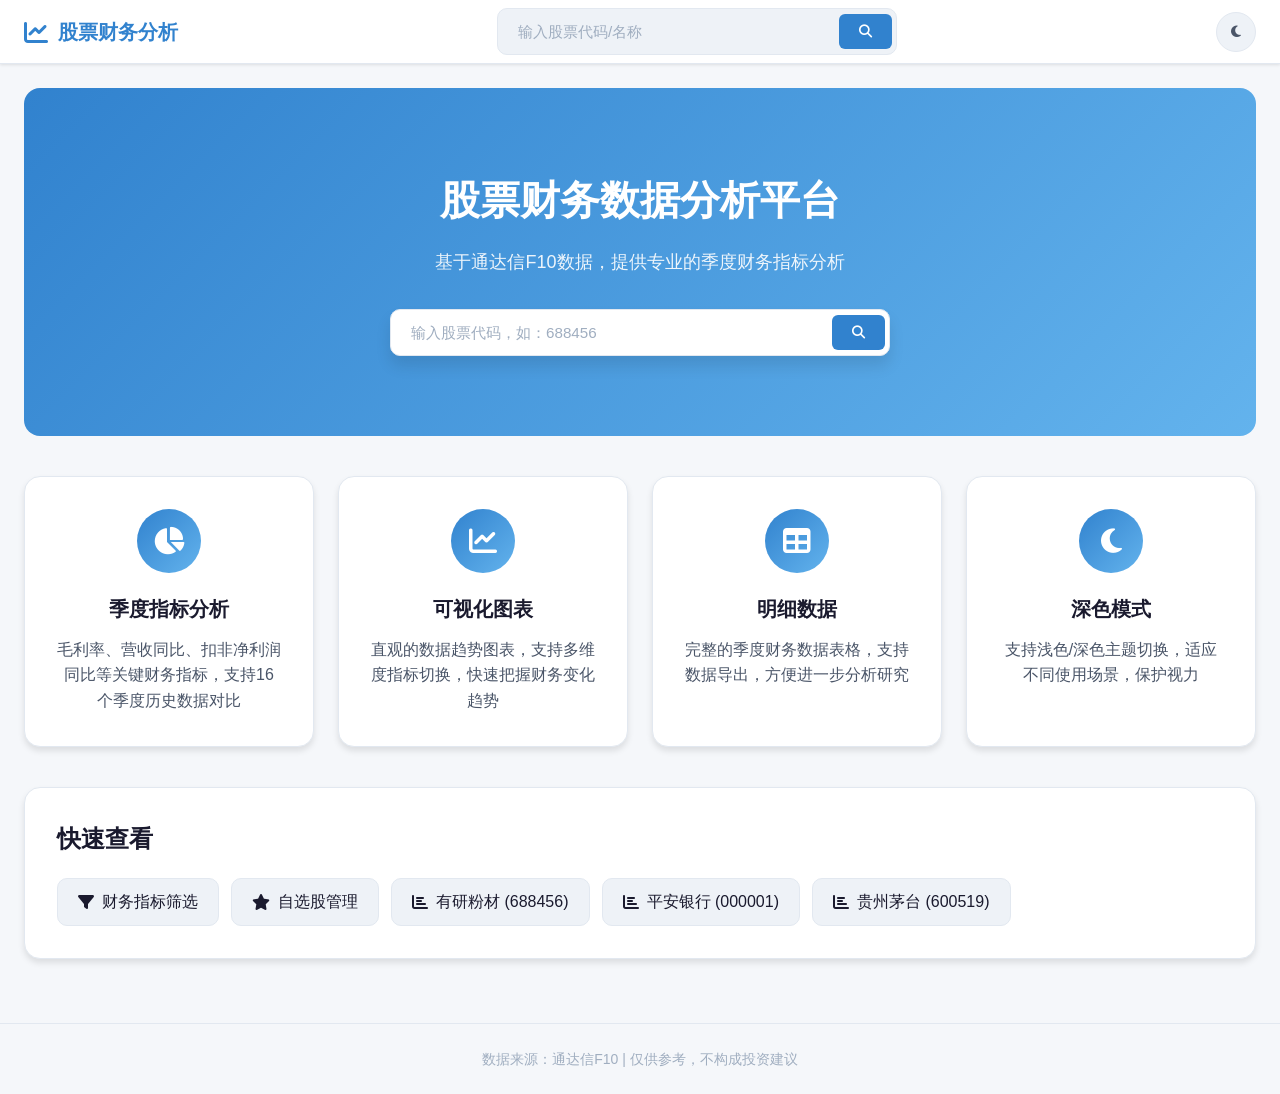
==== web/index.html @ 87d9a917 "初始化tdx-finance代码工程" ====
<!DOCTYPE html>
<html lang="zh-CN" data-theme="light">
<head>
    <meta charset="UTF-8">
    <meta name="viewport" content="width=device-width, initial-scale=1.0">
    <title>股票财务分析系统</title>
    <link rel="stylesheet" href="css/style.css">
    <link rel="stylesheet" href="https://cdnjs.cloudflare.com/ajax/libs/font-awesome/6.4.0/css/all.min.css">
    <style>
        /* 首页特定样式 */
        .hero-section {
            text-align: center;
            padding: 80px 24px;
            background: linear-gradient(135deg, var(--accent-primary) 0%, var(--accent-secondary) 100%);
            color: white;
            border-radius: var(--radius-lg);
            margin-bottom: 40px;
        }

        .hero-section h1 {
            font-size: 2.5rem;
            margin-bottom: 16px;
        }

        .hero-section p {
            font-size: 1.125rem;
            opacity: 0.9;
            margin-bottom: 32px;
        }

        .hero-search {
            max-width: 500px;
            margin: 0 auto;
        }

        .hero-search .search-box {
            background: white;
            box-shadow: var(--shadow-lg);
        }

        .hero-search .search-box input {
            color: #333;
        }

        .features-section {
            display: grid;
            grid-template-columns: repeat(auto-fit, minmax(280px, 1fr));
            gap: 24px;
            margin-bottom: 40px;
        }

        .feature-card {
            background-color: var(--bg-card);
            border-radius: var(--radius-lg);
            padding: 32px;
            text-align: center;
            box-shadow: var(--shadow-md);
            border: 1px solid var(--border-color);
            transition: var(--transition);
        }

        .feature-card:hover {
            transform: translateY(-4px);
            box-shadow: var(--shadow-lg);
        }

        .feature-icon {
            width: 64px;
            height: 64px;
            background: linear-gradient(135deg, var(--accent-primary) 0%, var(--accent-secondary) 100%);
            border-radius: 50%;
            display: flex;
            align-items: center;
            justify-content: center;
            margin: 0 auto 20px;
            color: white;
            font-size: 1.75rem;
        }

        .feature-card h3 {
            font-size: 1.25rem;
            margin-bottom: 12px;
            color: var(--text-primary);
        }

        .feature-card p {
            color: var(--text-secondary);
            line-height: 1.6;
        }

        .quick-links {
            background-color: var(--bg-card);
            border-radius: var(--radius-lg);
            padding: 32px;
            box-shadow: var(--shadow-md);
            border: 1px solid var(--border-color);
        }

        .quick-links h2 {
            margin-bottom: 20px;
            color: var(--text-primary);
        }

        .stock-links {
            display: flex;
            flex-wrap: wrap;
            gap: 12px;
        }

        .stock-link {
            display: inline-flex;
            align-items: center;
            gap: 8px;
            padding: 10px 20px;
            background-color: var(--bg-tertiary);
            color: var(--text-primary);
            text-decoration: none;
            border-radius: var(--radius-md);
            transition: var(--transition);
            border: 1px solid var(--border-color);
        }

        .stock-link:hover {
            background-color: var(--accent-primary);
            color: white;
            border-color: var(--accent-primary);
        }
    </style>
</head>
<body>
    <!-- 顶部导航栏 -->
    <header class="header">
        <div class="header-left">
            <a href="/" class="logo">
                <i class="fas fa-chart-line"></i>
                <span>股票财务分析</span>
            </a>
        </div>
        <div class="header-center">
            <div class="search-box">
                <input type="text" id="stockSearch" placeholder="输入股票代码/名称">
                <button onclick="searchStock()">
                    <i class="fas fa-search"></i>
                </button>
            </div>
        </div>
        <div class="header-right">
            <button class="theme-toggle" onclick="toggleTheme()" title="切换主题">
                <i class="fas fa-moon" id="themeIcon"></i>
            </button>
        </div>
    </header>

    <!-- 主内容区 -->
    <main class="main-content">
        <!-- Hero区域 -->
        <section class="hero-section">
            <h1>股票财务数据分析平台</h1>
            <p>基于通达信F10数据，提供专业的季度财务指标分析</p>
            <div class="hero-search">
                <div class="search-box">
                    <input type="text" id="heroSearch" placeholder="输入股票代码，如：688456">
                    <button onclick="searchFromHero()">
                        <i class="fas fa-search"></i>
                    </button>
                </div>
            </div>
        </section>

        <!-- 功能特性 -->
        <section class="features-section">
            <div class="feature-card">
                <div class="feature-icon">
                    <i class="fas fa-chart-pie"></i>
                </div>
                <h3>季度指标分析</h3>
                <p>毛利率、营收同比、扣非净利润同比等关键财务指标，支持16个季度历史数据对比</p>
            </div>
            <div class="feature-card">
                <div class="feature-icon">
                    <i class="fas fa-chart-line"></i>
                </div>
                <h3>可视化图表</h3>
                <p>直观的数据趋势图表，支持多维度指标切换，快速把握财务变化趋势</p>
            </div>
            <div class="feature-card">
                <div class="feature-icon">
                    <i class="fas fa-table"></i>
                </div>
                <h3>明细数据</h3>
                <p>完整的季度财务数据表格，支持数据导出，方便进一步分析研究</p>
            </div>
            <div class="feature-card">
                <div class="feature-icon">
                    <i class="fas fa-moon"></i>
                </div>
                <h3>深色模式</h3>
                <p>支持浅色/深色主题切换，适应不同使用场景，保护视力</p>
            </div>
        </section>

        <!-- 快速链接 -->
        <section class="quick-links">
            <h2>快速查看</h2>
            <div class="stock-links">
                <a href="stock_filter.html" class="stock-link">
                    <i class="fas fa-filter"></i>
                    财务指标筛选
                </a>
                <a href="my_stocks.html" class="stock-link">
                    <i class="fas fa-star"></i>
                    自选股管理
                </a>
                <a href="stock_detail.html?code=688456" class="stock-link">
                    <i class="fas fa-chart-bar"></i>
                    有研粉材 (688456)
                </a>
                <a href="stock_detail.html?code=000001" class="stock-link">
                    <i class="fas fa-chart-bar"></i>
                    平安银行 (000001)
                </a>
                <a href="stock_detail.html?code=600519" class="stock-link">
                    <i class="fas fa-chart-bar"></i>
                    贵州茅台 (600519)
                </a>
            </div>
        </section>
    </main>

    <!-- 页脚 -->
    <footer class="footer">
        <p>数据来源：通达信F10 | 仅供参考，不构成投资建议</p>
    </footer>

    <script>
        // 加载主题
        function loadTheme() {
            const savedTheme = localStorage.getItem('theme') || 'light';
            document.documentElement.setAttribute('data-theme', savedTheme);
            updateThemeIcon(savedTheme);
        }

        // 切换主题
        function toggleTheme() {
            const currentTheme = document.documentElement.getAttribute('data-theme');
            const newTheme = currentTheme === 'light' ? 'dark' : 'light';
            document.documentElement.setAttribute('data-theme', newTheme);
            localStorage.setItem('theme', newTheme);
            updateThemeIcon(newTheme);
        }

        // 更新主题图标
        function updateThemeIcon(theme) {
            const icon = document.getElementById('themeIcon');
            icon.className = theme === 'dark' ? 'fas fa-sun' : 'fas fa-moon';
        }

        // 搜索股票
        function searchStock() {
            const input = document.getElementById('stockSearch');
            const code = input.value.trim();
            if (code) {
                window.location.href = `stock_detail.html?code=${code}`;
            }
        }

        // 从Hero区域搜索
        function searchFromHero() {
            const input = document.getElementById('heroSearch');
            const code = input.value.trim();
            if (code) {
                window.location.href = `stock_detail.html?code=${code}`;
            }
        }

        // 绑定回车事件
        document.addEventListener('DOMContentLoaded', function() {
            loadTheme();
            
            document.getElementById('stockSearch').addEventListener('keypress', function(e) {
                if (e.key === 'Enter') searchStock();
            });
            
            document.getElementById('heroSearch').addEventListener('keypress', function(e) {
                if (e.key === 'Enter') searchFromHero();
            });
        });
    </script>
</body>
</html>
---- web/css/style.css ----
/* ============================================
   股票财务分析系统 - 样式表
   支持浅色/深色主题切换
   ============================================ */

/* CSS变量定义 */
:root {
    /* 浅色主题（默认） */
    --bg-primary: #ffffff;
    --bg-secondary: #f5f7fa;
    --bg-tertiary: #eef2f7;
    --bg-card: #ffffff;
    --bg-hover: #f0f4f8;
    
    --text-primary: #1a1a2e;
    --text-secondary: #4a5568;
    --text-tertiary: #718096;
    --text-muted: #a0aec0;
    
    --border-color: #e2e8f0;
    --border-light: #edf2f7;
    
    --accent-primary: #3182ce;
    --accent-secondary: #63b3ed;
    --accent-hover: #2c5282;
    
    --success-color: #ef4444;    /* 红色 - 上涨/增长 */
    --danger-color: #22c55e;    /* 绿色 - 下跌/负增长 */
    --warning-color: #ed8936;
    
    --shadow-sm: 0 1px 3px rgba(0, 0, 0, 0.1);
    --shadow-md: 0 4px 6px rgba(0, 0, 0, 0.1);
    --shadow-lg: 0 10px 15px rgba(0, 0, 0, 0.1);
    
    --radius-sm: 6px;
    --radius-md: 10px;
    --radius-lg: 16px;
    
    --transition: all 0.3s ease;
}

/* 深色主题 */
[data-theme="dark"] {
    --bg-primary: #0f172a;
    --bg-secondary: #1e293b;
    --bg-tertiary: #334155;
    --bg-card: #1e293b;
    --bg-hover: #2d3748;
    
    --text-primary: #f1f5f9;
    --text-secondary: #cbd5e1;
    --text-tertiary: #94a3b8;
    --text-muted: #64748b;
    
    --border-color: #334155;
    --border-light: #475569;
    
    --accent-primary: #60a5fa;
    --accent-secondary: #3b82f6;
    --accent-hover: #93c5fd;
    
    --success-color: #f87171;    /* 红色 - 上涨/增长 */
    --danger-color: #4ade80;    /* 绿色 - 下跌/负增长 */
    --warning-color: #fb923c;
    
    --shadow-sm: 0 1px 3px rgba(0, 0, 0, 0.3);
    --shadow-md: 0 4px 6px rgba(0, 0, 0, 0.4);
    --shadow-lg: 0 10px 15px rgba(0, 0, 0, 0.5);
}

/* 金色主题 - 高端大气 */
[data-theme="gold"] {
    --bg-primary: #1a1510;
    --bg-secondary: #2d2418;
    --bg-tertiary: #3d3020;
    --bg-card: #231d14;
    --bg-hover: #3d3020;
    
    --text-primary: #f5e6d3;
    --text-secondary: #d4c4a8;
    --text-tertiary: #a69076;
    --text-muted: #7a6650;
    
    --border-color: #5c4a33;
    --border-light: #4a3828;
    
    --accent-primary: #d4af37;
    --accent-secondary: #f0d76e;
    --accent-hover: #ffd700;
    
    --success-color: #ff6b6b;    /* 红色 - 上涨/增长 */
    --danger-color: #4ade80;    /* 绿色 - 下跌/负增长 */
    --warning-color: #d4af37;
    
    --shadow-sm: 0 1px 3px rgba(0, 0, 0, 0.3);
    --shadow-md: 0 4px 6px rgba(0, 0, 0, 0.4);
    --shadow-lg: 0 10px 15px rgba(0, 0, 0, 0.5);
}

/* 基础样式重置 */
* {
    margin: 0;
    padding: 0;
    box-sizing: border-box;
}

body {
    font-family: -apple-system, BlinkMacSystemFont, 'Segoe UI', 'PingFang SC', 'Hiragino Sans GB', 'Microsoft YaHei', sans-serif;
    background-color: var(--bg-secondary);
    color: var(--text-primary);
    line-height: 1.6;
    transition: var(--transition);
    min-height: 100vh;
}

/* ============================================
   顶部导航栏
   ============================================ */
.header {
    position: fixed;
    top: 0;
    left: 0;
    right: 0;
    height: 64px;
    background-color: var(--bg-card);
    border-bottom: 1px solid var(--border-color);
    display: flex;
    align-items: center;
    justify-content: space-between;
    padding: 0 24px;
    z-index: 1000;
    box-shadow: var(--shadow-sm);
    transition: var(--transition);
}

.header-left .logo {
    display: flex;
    align-items: center;
    gap: 10px;
    text-decoration: none;
    color: var(--accent-primary);
    font-size: 1.25rem;
    font-weight: 600;
}

.header-left .logo i {
    font-size: 1.5rem;
}

.header-center {
    flex: 1;
    max-width: 400px;
    margin: 0 24px;
}

.search-box {
    display: flex;
    align-items: center;
    background-color: var(--bg-tertiary);
    border-radius: var(--radius-md);
    padding: 4px;
    border: 1px solid var(--border-color);
    transition: var(--transition);
}

.search-box:focus-within {
    border-color: var(--accent-primary);
    box-shadow: 0 0 0 3px rgba(49, 130, 206, 0.1);
}

.search-box input {
    flex: 1;
    border: none;
    background: transparent;
    padding: 10px 16px;
    font-size: 0.95rem;
    color: var(--text-primary);
    outline: none;
}

.search-box input::placeholder {
    color: var(--text-muted);
}

/* 隐藏浏览器默认的清除按钮和搜索图标 */
.search-box input::-webkit-search-cancel-button,
.search-box input::-webkit-search-decoration,
.search-box input::-webkit-search-results-button,
.search-box input::-webkit-search-results-decoration {
    -webkit-appearance: none;
    display: none;
}

.search-box input::-moz-search-cancel-button,
.search-box input::-moz-search-decoration,
.search-box input::-moz-search-results-button {
    display: none;
}

.search-box input::-ms-clear,
.search-box input::-ms-reveal {
    display: none;
}

/* 确保输入框没有任何背景装饰 */
.search-box input {
    background-image: none !important;
    background-color: transparent !important;
    -webkit-appearance: none;
    -moz-appearance: none;
    appearance: none;
}

/* 移除所有可能的输入框装饰 */
.search-box input::-webkit-outer-spin-button,
.search-box input::-webkit-inner-spin-button {
    -webkit-appearance: none;
    margin: 0;
}

.search-box input[type=number] {
    -moz-appearance: textfield;
}

.search-box button {
    background-color: var(--accent-primary);
    color: white;
    border: none;
    padding: 10px 20px;
    border-radius: var(--radius-sm);
    cursor: pointer;
    transition: var(--transition);
}

.search-box button:hover {
    background-color: var(--accent-hover);
}

.header-right {
    display: flex;
    align-items: center;
    gap: 16px;
}

.theme-toggle {
    width: 40px;
    height: 40px;
    border-radius: 50%;
    border: 1px solid var(--border-color);
    background-color: var(--bg-tertiary);
    color: var(--text-secondary);
    cursor: pointer;
    display: flex;
    align-items: center;
    justify-content: center;
    transition: var(--transition);
}

.theme-toggle:hover {
    background-color: var(--bg-hover);
    color: var(--accent-primary);
    transform: rotate(15deg);
}

/* ============================================
   主内容区
   ============================================ */
.main-content {
    padding: 88px 24px 24px;
    max-width: 1400px;
    margin: 0 auto;
}

/* 股票信息卡片 */
.stock-info-card {
    background-color: var(--bg-card);
    border-radius: var(--radius-lg);
    padding: 10px 16px;
    margin-bottom: 12px;
    box-shadow: var(--shadow-md);
    border: 1px solid var(--border-color);
    transition: var(--transition);
}

.stock-header-main {
    display: flex;
    align-items: center;
    justify-content: center;
    gap: 24px;
}

.stock-title-section {
    display: flex;
    align-items: center;
    gap: 8px;
    flex: 1;
}

.stock-name {
    font-size: 1.1rem;
    font-weight: 600;
    color: var(--text-primary);
}

.stock-code {
    font-size: 0.85rem;
    color: var(--text-tertiary);
    font-family: 'SF Mono', monospace;
}

/* 行情数据 */
.stock-market-data {
    display: flex;
    align-items: center;
    gap: 12px;
}

.price-section {
    display: flex;
    align-items: baseline;
    gap: 6px;
}

.current-price {
    font-size: 2rem;
    font-weight: 700;
    color: var(--text-primary);
}

.price-change {
    font-size: 1.2rem;
    font-weight: 600;
}

.price-change-percent {
    font-size: 1.2rem;
    font-weight: 600;
}

.price-change.positive,
.price-change-percent.positive {
    color: var(--success-color);
}

.price-change.negative,
.price-change-percent.negative {
    color: var(--danger-color);
}

.market-stats {
    display: flex;
    align-items: center;
    gap: 4px;
    padding-left: 12px;
    border-left: 1px solid var(--border-light);
}

.stat-label {
    font-size: 0.75rem;
    color: var(--text-tertiary);
}

.stat-value {
    font-size: 0.9rem;
    font-weight: 600;
    color: var(--text-primary);
}

/* 公司概况 */
.company-profile {
    display: flex;
    flex-wrap: wrap;
    gap: 16px;
}

.profile-row {
    display: flex;
    align-items: center;
}

.profile-label {
    font-size: 0.8rem;
    color: var(--text-tertiary);
    flex-shrink: 0;
}

.profile-value {
    font-size: 0.8rem;
    color: var(--text-primary);
    flex: 1;
    max-width: 400px;
}

/* 关键指标概览 */
.metrics-overview {
    margin-bottom: 20px;
}

.metrics-grid {
    display: grid;
    grid-template-columns: repeat(auto-fit, minmax(200px, 1fr));
    gap: 12px;
}

.metric-card {
    background-color: var(--bg-card);
    border-radius: var(--radius-md);
    padding: 16px;
    box-shadow: var(--shadow-sm);
    border: 1px solid var(--border-color);
    transition: var(--transition);
}

.metric-card:hover {
    transform: translateY(-1px);
    box-shadow: var(--shadow-md);
}

.metric-label {
    font-size: 0.75rem;
    color: var(--text-tertiary);
    margin-bottom: 6px;
}

.metric-value {
    font-size: 1.375rem;
    font-weight: 600;
    color: var(--text-primary);
    margin-bottom: 6px;
}

.metric-change {
    font-size: 0.75rem;
    font-weight: 500;
}

.metric-change.positive {
    color: var(--success-color);
}

.metric-change.negative {
    color: var(--danger-color);
}

.metric-unit {
    font-size: 0.75rem;
    color: var(--text-muted);
}

/* ============================================
   图表区域
   ============================================ */
.charts-section {
    margin-bottom: 24px;
}

.chart-container {
    background-color: var(--bg-card);
    border-radius: var(--radius-lg);
    padding: 24px;
    box-shadow: var(--shadow-md);
    border: 1px solid var(--border-color);
}

.chart-header {
    display: flex;
    align-items: center;
    justify-content: space-between;
    margin-bottom: 20px;
    flex-wrap: wrap;
    gap: 16px;
}

.chart-header h3 {
    font-size: 1.125rem;
    font-weight: 600;
    color: var(--text-primary);
}

.chart-controls {
    display: flex;
    gap: 8px;
    flex-wrap: wrap;
}

.chart-btn {
    padding: 8px 16px;
    border: 1px solid var(--border-color);
    background-color: var(--bg-tertiary);
    color: var(--text-secondary);
    border-radius: var(--radius-sm);
    cursor: pointer;
    font-size: 0.875rem;
    transition: var(--transition);
}

.chart-btn:hover {
    background-color: var(--bg-hover);
    color: var(--text-primary);
}

.chart-btn.active {
    background-color: var(--accent-primary);
    color: white;
    border-color: var(--accent-primary);
}

.chart-wrapper {
    position: relative;
    height: 400px;
}

/* ============================================
   盈利预测区域
   ============================================ */
.forecast-section {
    background-color: var(--bg-card);
    border-radius: var(--radius-lg);
    padding: 20px;
    margin-bottom: 20px;
    box-shadow: var(--shadow-md);
    border: 1px solid var(--border-color);
}

.section-header {
    margin-bottom: 16px;
}

.section-header h3 {
    font-size: 1.125rem;
    font-weight: 600;
    color: var(--text-primary);
}

/* ============================================
   数据表格
   ============================================ */
.data-table-section {
    background-color: var(--bg-card);
    border-radius: var(--radius-lg);
    padding: 20px;
    margin-bottom: 20px;
    box-shadow: var(--shadow-md);
    border: 1px solid var(--border-color);
}

.table-header {
    display: flex;
    align-items: center;
    justify-content: space-between;
    margin-bottom: 20px;
    flex-wrap: wrap;
    gap: 16px;
}

.table-header h3 {
    font-size: 1.125rem;
    font-weight: 600;
    color: var(--text-primary);
}

.table-controls {
    display: flex;
    gap: 12px;
}

.export-btn {
    display: flex;
    align-items: center;
    gap: 8px;
    padding: 10px 20px;
    background-color: var(--accent-primary);
    color: white;
    border: none;
    border-radius: var(--radius-sm);
    cursor: pointer;
    font-size: 0.875rem;
    transition: var(--transition);
}

.export-btn:hover {
    background-color: var(--accent-hover);
}

.table-wrapper {
    overflow-x: auto;
    border-radius: var(--radius-md);
    border: 1px solid var(--border-color);
    max-height: 400px;
    overflow-y: auto;
}

.data-table {
    width: 100%;
    border-collapse: collapse;
    font-size: 0.85rem;
}

.data-table th,
.data-table td {
    padding: 8px 12px;
    text-align: right;
    border-bottom: 1px solid var(--border-light);
}

.data-table th {
    background-color: var(--bg-tertiary);
    color: var(--text-secondary);
    font-weight: 600;
    text-align: center;
    white-space: nowrap;
    position: sticky;
    top: 0;
    z-index: 1;
    box-shadow: 0 2px 2px -1px rgba(0, 0, 0, 0.1);
}

.data-table th:first-child,
.data-table td:first-child {
    text-align: left;
    font-weight: 500;
}

.data-table tbody tr {
    transition: var(--transition);
}

.data-table tbody tr:hover {
    background-color: var(--bg-hover);
}

.data-table tbody tr:last-child td {
    border-bottom: none;
}

.data-table .positive {
    color: var(--success-color);
}

.data-table .negative {
    color: var(--danger-color);
}

/* ============================================
   页脚
   ============================================ */
.footer {
    text-align: center;
    padding: 24px;
    color: var(--text-muted);
    font-size: 0.875rem;
    border-top: 1px solid var(--border-color);
    margin-top: 40px;
}

/* ============================================
   加载遮罩
   ============================================ */
.loading-overlay {
    position: fixed;
    top: 0;
    left: 0;
    right: 0;
    bottom: 0;
    background-color: rgba(0, 0, 0, 0.5);
    display: flex;
    align-items: center;
    justify-content: center;
    z-index: 9999;
    opacity: 0;
    visibility: hidden;
    transition: var(--transition);
}

.loading-overlay.active {
    opacity: 1;
    visibility: visible;
}

.loading-spinner {
    background-color: var(--bg-card);
    padding: 32px 48px;
    border-radius: var(--radius-lg);
    display: flex;
    flex-direction: column;
    align-items: center;
    gap: 16px;
    box-shadow: var(--shadow-lg);
}

.loading-spinner i {
    font-size: 2rem;
    color: var(--accent-primary);
}

.loading-spinner span {
    color: var(--text-secondary);
    font-size: 0.95rem;
}

/* ============================================
   响应式设计
   ============================================ */
@media (max-width: 1024px) {
    .metrics-grid {
        grid-template-columns: repeat(2, 1fr);
    }
    
    .chart-header {
        flex-direction: column;
        align-items: flex-start;
    }
    
    .chart-controls {
        width: 100%;
        overflow-x: auto;
        padding-bottom: 8px;
    }
}

@media (max-width: 768px) {
    .header {
        padding: 0 16px;
    }
    
    .header-center {
        margin: 0 12px;
    }
    
    .main-content {
        padding: 80px 16px 16px;
    }
    
    .metrics-grid {
        grid-template-columns: 1fr;
    }
    
    .stock-header {
        flex-direction: column;
        align-items: flex-start;
    }
    
    .chart-wrapper {
        height: 300px;
    }
    
    .data-table th,
    .data-table td {
        padding: 10px 12px;
        font-size: 0.85rem;
    }
}

@media (max-width: 480px) {
    .search-box {
        display: none;
    }
    
    .metric-value {
        font-size: 1.5rem;
    }
    
    .chart-btn {
        padding: 6px 12px;
        font-size: 0.8rem;
    }
}

/* ============================================
   动画效果
   ============================================ */
@keyframes fadeIn {
    from {
        opacity: 0;
        transform: translateY(10px);
    }
    to {
        opacity: 1;
        transform: translateY(0);
    }
}

.metric-card,
.chart-container,
.data-table-section {
    animation: fadeIn 0.4s ease-out;
}

/* 滚动条样式 */
::-webkit-scrollbar {
    width: 8px;
    height: 8px;
}

::-webkit-scrollbar-track {
    background: var(--bg-tertiary);
    border-radius: 4px;
}

::-webkit-scrollbar-thumb {
    background: var(--text-muted);
    border-radius: 4px;
}

::-webkit-scrollbar-thumb:hover {
    background: var(--text-tertiary);
}

/* ============================================
   自选股管理页面样式
   ============================================ */

.section-header {
    display: flex;
    align-items: center;
    justify-content: space-between;
    margin-bottom: 16px;
}

.section-header h2 {
    font-size: 1.1rem;
    font-weight: 600;
    color: var(--text-primary);
    display: flex;
    align-items: center;
    gap: 8px;
}

.section-header h2 i {
    color: var(--warning-color);
}

/* 池类型切换标签 */
.pool-tabs {
    display: flex;
    gap: 8px;
    margin-bottom: 16px;
    border-bottom: 1px solid var(--border-light);
    padding-bottom: 12px;
}

.pool-tab {
    padding: 8px 16px;
    border: 1px solid var(--border-color);
    border-radius: 20px;
    background: var(--bg-tertiary);
    color: var(--text-secondary);
    cursor: pointer;
    transition: var(--transition);
    font-size: 0.85rem;
    display: flex;
    align-items: center;
    gap: 6px;
}

.pool-tab:hover {
    border-color: var(--primary-color);
    color: var(--primary-color);
}

.pool-tab.active {
    background: var(--primary-color);
    border-color: var(--primary-color);
    color: white;
}

.pool-tab .fa-fire {
    color: #ff6b6b;
}

.pool-tab .fa-eye {
    color: #4dabf7;
}

.pool-tab.active .fa-fire,
.pool-tab.active .fa-eye {
    color: white;
}

/* 自选股列表 */
.stock-list-container {
    min-height: 200px;
}

.stock-list {
    display: flex;
    flex-direction: column;
    gap: 8px;
}

.stock-item {
    display: flex;
    align-items: center;
    justify-content: space-between;
    padding: 12px 16px;
    background: var(--bg-tertiary);
    border-radius: var(--radius-md);
    transition: var(--transition);
}

.stock-item:hover {
    background: var(--hover-bg);
}

.stock-info {
    cursor: pointer;
    flex: 1;
}

.stock-name-row {
    display: flex;
    align-items: center;
    gap: 8px;
    margin-bottom: 4px;
}

.stock-item .stock-name {
    font-size: 1rem;
    font-weight: 600;
    color: var(--text-primary);
}

.pool-badge {
    padding: 2px 8px;
    border-radius: 10px;
    font-size: 0.7rem;
    font-weight: 500;
}

.pool-badge.core {
    background: rgba(255, 107, 107, 0.15);
    color: #ff6b6b;
}

.pool-badge.watch {
    background: rgba(77, 171, 247, 0.15);
    color: #4dabf7;
}

.stock-item .stock-code {
    font-size: 0.85rem;
    color: var(--text-tertiary);
    font-family: 'SF Mono', monospace;
}

.stock-actions {
    display: flex;
    gap: 8px;
}

.action-btn {
    width: 32px;
    height: 32px;
    border: none;
    border-radius: 50%;
    background: var(--bg-card);
    color: var(--text-secondary);
    cursor: pointer;
    transition: var(--transition);
    display: flex;
    align-items: center;
    justify-content: center;
}

.action-btn:hover {
    background: var(--primary-color);
    color: white;
}

.action-btn.in-stock {
    background: var(--accent-primary);
    color: white;
}

.action-btn.in-stock:hover {
    background: var(--danger-color);
}

.action-btn.danger:hover {
    background: var(--danger-color);
}

.action-btn i {
    font-size: 0.85rem;
}

/* 加载、空白、错误状态 */
.loading,
.empty-state,
.error-state {
    text-align: center;
    padding: 40px 20px;
    color: var(--text-tertiary);
}

.empty-state::before {
    content: '\f005';
    font-family: 'Font Awesome 6 Free';
    font-size: 3rem;
    display: block;
    margin-bottom: 16px;
    opacity: 0.3;
}

.error-state {
    color: var(--danger-color);
}

/* 弹窗样式 */
.modal {
    display: none;
    position: fixed;
    top: 0;
    left: 0;
    width: 100%;
    height: 100%;
    background: rgba(0, 0, 0, 0.5);
    z-index: 1000;
    justify-content: center;
    align-items: center;
}

.modal-content {
    background: var(--bg-card);
    border-radius: var(--radius-lg);
    width: 90%;
    max-width: 400px;
    max-height: 80vh;
    overflow-y: auto;
    box-shadow: var(--shadow-lg);
    display: flex;
    flex-direction: column;
}

.modal-header {
    display: flex;
    align-items: center;
    justify-content: space-between;
    padding: 16px 20px;
    border-bottom: 1px solid var(--border-light);
}

.modal-header h3 {
    font-size: 1rem;
    font-weight: 600;
    color: var(--text-primary);
}

.modal-close {
    width: 32px;
    height: 32px;
    border: none;
    border-radius: 50%;
    background: transparent;
    color: var(--text-tertiary);
    cursor: pointer;
    font-size: 1.5rem;
    line-height: 1;
    transition: var(--transition);
}

.modal-close:hover {
    background: var(--bg-tertiary);
    color: var(--text-primary);
}

.modal-body {
    padding: 20px;
    flex: 1;
    overflow-y: auto;
}

.modal-footer {
    display: flex;
    justify-content: flex-end;
    gap: 12px;
    flex-shrink: 0;
    padding: 16px 20px;
    border-top: 1px solid var(--border-light);
}

/* 表单样式 */
.form-group {
    margin-bottom: 16px;
}

.form-group:last-child {
    margin-bottom: 0;
}

.form-group label {
    display: block;
    font-size: 0.85rem;
    color: var(--text-secondary);
    margin-bottom: 8px;
}

.form-group input[type="text"],
.form-group textarea {
    width: 100%;
    padding: 10px 12px;
    border: 1px solid var(--border-color);
    border-radius: var(--radius-md);
    background: var(--bg-tertiary);
    color: var(--text-primary);
    font-size: 0.9rem;
}

.form-group input[readonly] {
    background: var(--bg-secondary);
    cursor: not-allowed;
}

/* 单选框样式 */
.pool-select {
    display: flex;
    gap: 16px;
}

.radio-label {
    display: flex;
    align-items: center;
    gap: 8px;
    cursor: pointer;
    padding: 8px 16px;
    border: 1px solid var(--border-color);
    border-radius: var(--radius-md);
    transition: var(--transition);
}

.radio-label:hover {
    border-color: var(--primary-color);
}

.radio-label input[type="radio"] {
    display: none;
}

.radio-custom {
    width: 18px;
    height: 18px;
    border: 2px solid var(--border-color);
    border-radius: 50%;
    position: relative;
    transition: var(--transition);
}

.radio-label input[type="radio"]:checked + .radio-custom {
    border-color: var(--primary-color);
}

.radio-label input[type="radio"]:checked + .radio-custom::after {
    content: '';
    position: absolute;
    top: 3px;
    left: 3px;
    width: 8px;
    height: 8px;
    background: var(--primary-color);
    border-radius: 50%;
}

.radio-label .fa-fire {
    color: #ff6b6b;
}

.radio-label .fa-eye {
    color: #4dabf7;
}

/* 按钮样式 */
.btn {
    padding: 10px 20px;
    border: none;
    border-radius: var(--radius-md);
    cursor: pointer;
    font-size: 0.9rem;
    font-weight: 500;
    transition: var(--transition);
}

.btn-primary {
    background: var(--accent-primary);
    color: white;
}

.btn-primary:hover {
    opacity: 0.9;
}

.btn-secondary {
    background: #e9ecef !important;
    color: #495057 !important;
}

.btn-secondary:hover {
    background: #dee2e6 !important;
}

.modal-footer .btn {
    display: inline-flex !important;
    align-items: center;
    justify-content: center;
    min-width: 80px;
    padding: 10px 24px !important;
}

.modal-footer .btn-primary {
    background: #007bff !important;
    color: white !important;
}

.btn-secondary:hover {
    background: var(--hover-bg);
}

/* ============================================
   财务指标筛选页面样式
   ============================================ */

.filter-section {
    margin-bottom: 12px;
}

.filter-row {
    display: flex;
    flex-wrap: wrap;
    align-items: flex-end;
    gap: 10px;
    padding: 8px 0;
    border-bottom: 1px solid var(--border-light);
}

.filter-item {
    display: flex;
    flex-direction: column;
    gap: 2px;
    min-width: 130px;
    width: 130px;
}

.filter-item label {
    font-size: 0.7rem;
    color: var(--text-secondary);
    font-weight: 500;
    line-height: 1.2;
}

.filter-item-single {
    min-width: 160px;
    width: 160px;
}

.filter-item-single select {
    padding: 5px 10px;
    border: 1px solid var(--border-color);
    border-radius: var(--radius-md);
    background: var(--bg-tertiary);
    color: var(--text-primary);
    font-size: 0.75rem;
    cursor: pointer;
    min-width: 100%;
}

.range-input {
    display: flex;
    align-items: center;
    gap: 4px;
}

.range-input input {
    width: 55px;
    padding: 4px 6px;
    border: 1px solid var(--border-color);
    border-radius: var(--radius-sm);
    background: var(--bg-tertiary);
    color: var(--text-primary);
    font-size: 0.7rem;
    text-align: center;
}

.range-separator {
    color: var(--text-tertiary);
    font-weight: 500;
    font-size: 0.7rem;
}

.filter-actions {
    display: flex;
    justify-content: flex-end;
    gap: 8px;
    padding: 8px 0 4px;
    border-top: 1px solid var(--border-light);
}

.filter-actions .btn {
    display: flex;
    align-items: center;
    gap: 6px;
}

.result-stats {
    display: flex;
    justify-content: space-between;
    align-items: center;
    padding: 10px 16px;
    background: var(--bg-tertiary);
    border-radius: var(--radius-md);
    margin-bottom: 12px;
    font-size: 0.9rem;
    color: var(--text-secondary);
}

.result-stats strong {
    color: var(--text-primary);
    font-weight: 600;
}

/* 数据表格 */
.table-container {
    overflow-x: auto;
    overflow-y: auto;
    max-height: 600px;
    border-radius: var(--radius-md);
    border: 1px solid var(--border-color);
}

.data-table {
    width: 100%;
    border-collapse: collapse;
    min-width: 1000px;
}

.data-table thead th {
    background: var(--bg-tertiary);
    padding: 12px 16px;
    text-align: left;
    font-size: 0.85rem;
    font-weight: 600;
    color: var(--text-secondary);
    border-bottom: 2px solid var(--border-color);
    cursor: pointer;
    white-space: nowrap;
    position: sticky;
    top: 0;
    z-index: 10;
}

.data-table thead th:hover {
    background: var(--hover-bg);
}

.data-table thead th i {
    margin-left: 4px;
    font-size: 0.75rem;
    opacity: 0.5;
}

.data-table tbody td {
    padding: 12px 16px;
    border-bottom: 1px solid var(--border-light);
    font-size: 0.85rem;
    white-space: nowrap;
}

.data-table tbody tr:hover {
    background: var(--hover-bg);
}

.data-table tbody td a {
    color: var(--primary-color);
    text-decoration: none;
}

.data-table tbody td a:hover {
    text-decoration: underline;
}

.data-table .positive {
    color: var(--success-color);
}

.data-table .negative {
    color: var(--danger-color);
}

.data-table .loading,
.data-table .empty-state,
.data-table .error-state {
    text-align: center;
    padding: 40px 20px;
}

.data-table .empty-state::before {
    content: '\f00d';
    font-family: 'Font Awesome 6 Free';
    font-size: 2rem;
    display: block;
    margin-bottom: 8px;
    opacity: 0.3;
}

/* 分页 */
.pagination {
    display: flex;
    justify-content: center;
    align-items: center;
    gap: 8px;
    margin-top: 16px;
}

.pagination-btn {
    width: 36px;
    height: 36px;
    border: 1px solid var(--border-color);
    border-radius: var(--radius-md);
    background: var(--bg-tertiary);
    color: var(--text-secondary);
    cursor: pointer;
    display: flex;
    align-items: center;
    justify-content: center;
    transition: var(--transition);
}

.pagination-btn:hover:not(:disabled) {
    background: var(--primary-color);
    color: white;
    border-color: var(--primary-color);
}

.pagination-btn:disabled {
    opacity: 0.4;
    cursor: not-allowed;
}

.pagination-numbers {
    display: flex;
    gap: 4px;
}

.pagination-number {
    min-width: 36px;
    height: 36px;
    border: 1px solid var(--border-color);
    border-radius: var(--radius-md);
    background: var(--bg-tertiary);
    color: var(--text-secondary);
    cursor: pointer;
    font-size: 0.85rem;
    transition: var(--transition);
}

.pagination-number:hover {
    border-color: var(--primary-color);
    color: var(--primary-color);
}

.pagination-number.active {
    background: var(--primary-color);
    border-color: var(--primary-color);
    color: white;
}

.pagination-ellipsis {
    display: flex;
    align-items: center;
    padding: 0 8px;
    color: var(--text-tertiary);
}

/* Toast提示样式 */
.toast {
    position: fixed;
    top: 20px;
    left: 50%;
    transform: translateX(-50%);
    display: flex;
    align-items: center;
    gap: 10px;
    padding: 12px 20px;
    background: rgba(0, 0, 0, 0.8);
    color: white;
    border-radius: 8px;
    z-index: 9999;
    animation: fadeInUp 0.3s ease;
    box-shadow: 0 4px 20px rgba(0, 0, 0, 0.3);
}

.toast.success {
    background: rgba(46, 125, 50, 0.9);
}

.toast.error {
    background: rgba(198, 40, 40, 0.9);
}

.toast.info {
    background: rgba(26, 115, 232, 0.9);
}

.toast-icon {
    font-size: 1.2rem;
}

.toast-message {
    font-size: 0.9rem;
}

@keyframes fadeInUp {
    from {
        opacity: 0;
        transform: translateX(-50%) translateY(-20px);
    }
    to {
        opacity: 1;
        transform: translateX(-50%) translateY(0);
    }
}

/* 导航按钮 */
.nav-btn {
    width: 36px;
    height: 36px;
    border: none;
    border-radius: 50%;
    background: var(--bg-tertiary);
    color: var(--text-secondary);
    cursor: pointer;
    transition: var(--transition);
    display: flex;
    align-items: center;
    justify-content: center;
    text-decoration: none;
}

.nav-btn:hover {
    background: var(--primary-color);
    color: white;
}
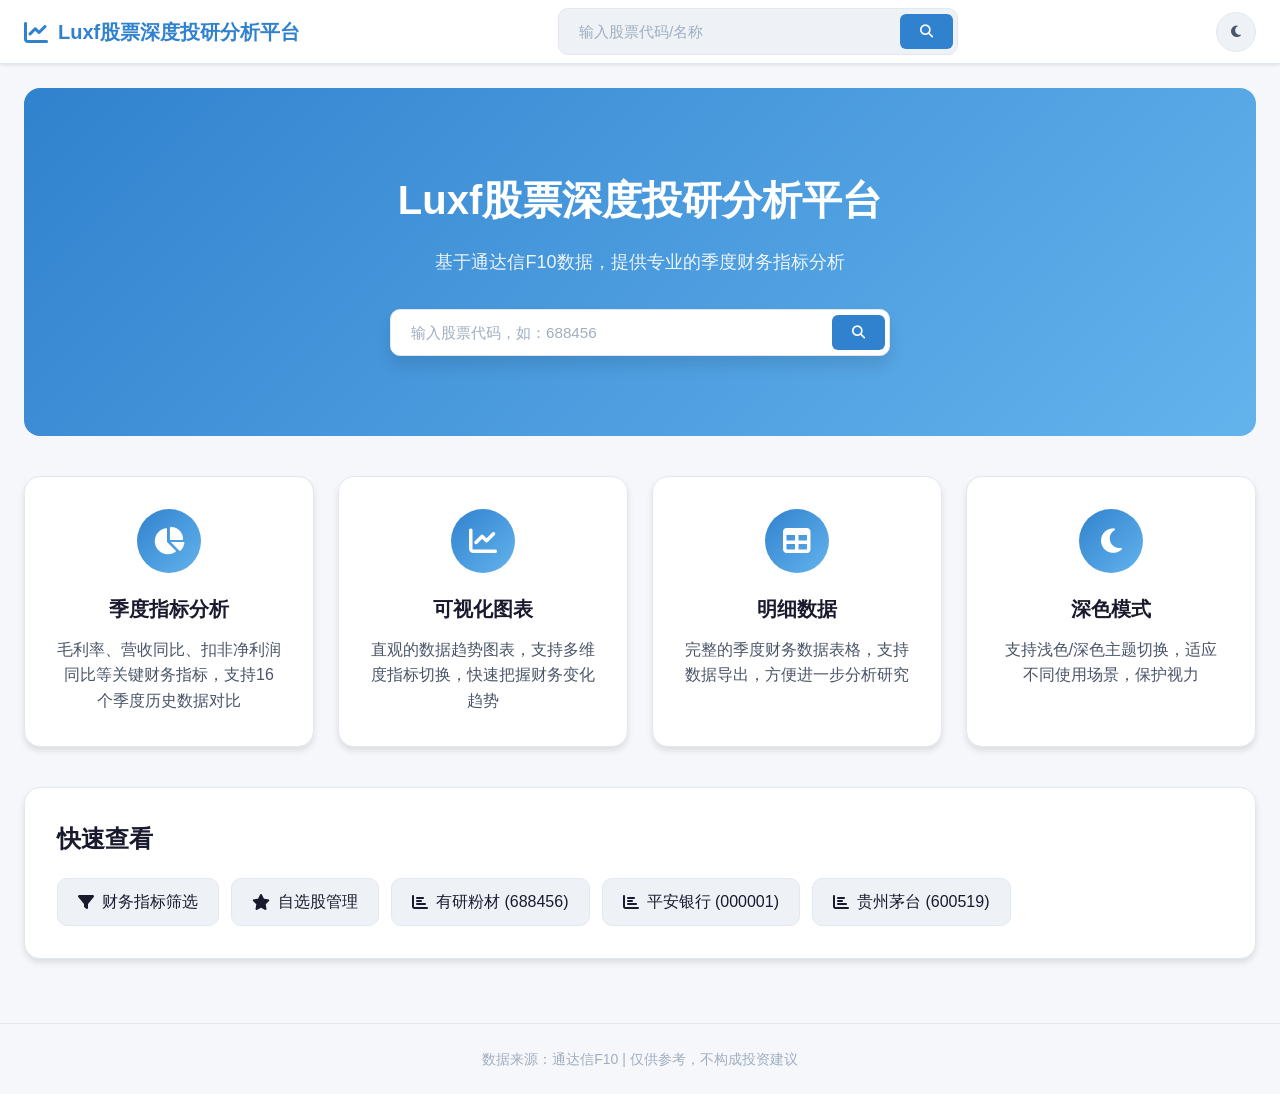
==== commit 50faed5f: "增加全市场增量行情与问答更新" ====
--- a/web/index.html
+++ b/web/index.html
@@ -133,7 +133,7 @@
         <div class="header-left">
             <a href="/" class="logo">
                 <i class="fas fa-chart-line"></i>
-                <span>股票财务分析</span>
+                <span>Luxf股票深度投研分析平台</span>
             </a>
         </div>
         <div class="header-center">
@@ -155,7 +155,7 @@
     <main class="main-content">
         <!-- Hero区域 -->
         <section class="hero-section">
-            <h1>股票财务数据分析平台</h1>
+            <h1>Luxf股票深度投研分析平台</h1>
             <p>基于通达信F10数据，提供专业的季度财务指标分析</p>
             <div class="hero-search">
                 <div class="search-box">
--- a/web/css/style.css
+++ b/web/css/style.css
@@ -24,6 +24,9 @@
     --accent-secondary: #63b3ed;
     --accent-hover: #2c5282;
     
+    --primary-color: #3b82f6;
+    --primary-dark: #2563eb;
+    
     --success-color: #ef4444;    /* 红色 - 上涨/增长 */
     --danger-color: #22c55e;    /* 绿色 - 下跌/负增长 */
     --warning-color: #ed8936;
@@ -59,6 +62,9 @@
     --accent-secondary: #3b82f6;
     --accent-hover: #93c5fd;
     
+    --primary-color: #3b82f6;
+    --primary-dark: #2563eb;
+    
     --success-color: #f87171;    /* 红色 - 上涨/增长 */
     --danger-color: #4ade80;    /* 绿色 - 下跌/负增长 */
     --warning-color: #fb923c;
@@ -87,6 +93,9 @@
     --accent-primary: #d4af37;
     --accent-secondary: #f0d76e;
     --accent-hover: #ffd700;
+    
+    --primary-color: #d4af37;
+    --primary-dark: #b8960c;
     
     --success-color: #ff6b6b;    /* 红色 - 上涨/增长 */
     --danger-color: #4ade80;    /* 绿色 - 下跌/负增长 */
@@ -211,6 +220,61 @@
     appearance: none;
 }
 
+/* 彻底移除所有浏览器默认的输入框装饰 */
+.search-box input::-webkit-search-cancel-button,
+.search-box input::-webkit-search-decoration,
+.search-box input::-webkit-search-results-button,
+.search-box input::-webkit-search-results-decoration,
+.search-box input::-webkit-textfield-decoration-container {
+    -webkit-appearance: none;
+    display: none;
+    width: 0;
+    height: 0;
+    margin: 0;
+    padding: 0;
+}
+
+.search-box input::-moz-search-cancel-button,
+.search-box input::-moz-search-decoration,
+.search-box input::-moz-search-results-button,
+.search-box input::-moz-search-results-decoration {
+    display: none;
+    width: 0;
+    height: 0;
+    margin: 0;
+    padding: 0;
+}
+
+/* 确保输入框内部没有额外的元素 */
+.search-box input {
+    padding-right: 16px !important;
+}
+
+/* 移除外部插件或扩展添加的干扰元素 */
+.Pfosts,
+.tosan,
+.Pfosts.tosan,
+div.Pfosts,
+div.tosan,
+div.Pfosts.tosan,
+.search-box .Pfosts,
+.search-box .tosan,
+.search-box > div:not(:first-child):not(:last-child),
+.search-box > div[class*="Pfosts"],
+.search-box > div[class*="tosan"],
+.header-center .Pfosts,
+.header-center .tosan,
+.header-center > div > div:not(:first-child):not(:last-child) {
+    display: none !important;
+    visibility: hidden !important;
+    width: 0 !important;
+    height: 0 !important;
+    opacity: 0 !important;
+    position: absolute !important;
+    pointer-events: none !important;
+    z-index: -9999 !important;
+}
+
 /* 移除所有可能的输入框装饰 */
 .search-box input::-webkit-outer-spin-button,
 .search-box input::-webkit-inner-spin-button {
@@ -292,48 +356,108 @@
 .stock-title-section {
     display: flex;
     align-items: center;
+    gap: 12px;
+    min-width: 120px;
+}
+
+.stock-name {
+    font-size: 1.4rem;
+    font-weight: 700;
+    color: var(--text-primary);
+}
+
+.stock-code {
+    font-size: 1.1rem;
+    color: var(--text-tertiary);
+    font-family: 'SF Mono', monospace;
+}
+
+/* 行情数据 */
+.stock-market-data {
+    display: flex;
+    flex-direction: column;
+    gap: 10px;
+    width: 100%;
+    position: relative;
+    padding: 16px;
+    background: rgba(255, 255, 255, 0.05);
+    border-radius: 12px;
+}
+
+/* 操作按钮组 */
+.market-actions {
+    position: absolute;
+    top: 12px;
+    right: 12px;
+    display: flex;
     gap: 8px;
-    flex: 1;
-}
-
-.stock-name {
+}
+
+/* 市场头部信息 */
+.market-header {
+    display: flex;
+    align-items: center;
+    gap: 24px;
+    padding-bottom: 12px;
+    border-bottom: 1px solid rgba(255, 255, 255, 0.1);
+}
+
+.action-btn {
+    background-color: rgba(255, 255, 255, 0.1);
+    color: var(--text-primary);
+    border: none;
+    border-radius: 8px;
+    padding: 8px 12px;
+    font-size: 0.875rem;
+    cursor: pointer;
+    transition: all 0.2s ease;
+    display: flex;
+    align-items: center;
+    gap: 4px;
+}
+
+.action-btn:hover {
+    background-color: rgba(255, 255, 255, 0.2);
+}
+
+.action-btn:active {
+    transform: scale(0.95);
+}
+
+.action-btn.favorited {
+    color: #ffc107;
+}
+
+.price-section {
+    display: flex;
+    align-items: baseline;
+    gap: 8px;
+}
+
+.current-price {
+    font-size: 2.2rem;
+    font-weight: 700;
+    color: var(--text-primary);
+}
+
+.price-unit {
+    font-size: 1rem;
+    color: var(--text-secondary);
+}
+
+.price-change-info {
+    display: flex;
+    align-items: center;
+    gap: 8px;
+}
+
+.price-change {
     font-size: 1.1rem;
     font-weight: 600;
-    color: var(--text-primary);
-}
-
-.stock-code {
-    font-size: 0.85rem;
-    color: var(--text-tertiary);
-    font-family: 'SF Mono', monospace;
-}
-
-/* 行情数据 */
-.stock-market-data {
-    display: flex;
-    align-items: center;
-    gap: 12px;
-}
-
-.price-section {
-    display: flex;
-    align-items: baseline;
-    gap: 6px;
-}
-
-.current-price {
-    font-size: 2rem;
-    font-weight: 700;
-    color: var(--text-primary);
-}
-
-.price-change {
-    font-size: 1.2rem;
-    font-weight: 600;
 }
 
 .price-change-percent {
-    font-size: 1.2rem;
+    font-size: 1.1rem;
     font-weight: 600;
 }
 
@@ -345,6 +469,76 @@
 .price-change.negative,
 .price-change-percent.negative {
     color: var(--danger-color);
+}
+
+.stock-tags {
+    display: flex;
+    flex-wrap: wrap;
+    gap: 8px;
+}
+
+.tag-item {
+    padding: 2px 8px;
+    background: rgba(59, 130, 246, 0.1);
+    color: var(--primary-color);
+    border-radius: 4px;
+    font-size: 0.75rem;
+}
+
+.market-grid {
+    display: grid;
+    grid-template-columns: repeat(4, 1fr);
+    gap: 12px;
+    padding: 14px;
+    background: rgba(0, 0, 0, 0.2);
+    border-radius: 10px;
+}
+
+.market-item {
+    display: flex;
+    flex-direction: column;
+    gap: 3px;
+}
+
+.market-label {
+    font-size: 0.725rem;
+    color: var(--text-tertiary);
+    font-weight: 500;
+    text-transform: uppercase;
+    letter-spacing: 0.5px;
+}
+
+.market-value {
+    font-size: 0.9rem;
+    font-weight: 600;
+    color: var(--text-primary);
+    font-family: 'SF Mono', monospace;
+}
+
+.market-value.high {
+    color: var(--success-color);
+}
+
+.market-value.low {
+    color: var(--danger-color);
+}
+
+.update-info {
+    position: absolute;
+    bottom: 12px;
+    right: 12px;
+    display: flex;
+    align-items: center;
+    gap: 4px;
+    font-size: 0.75rem;
+    color: var(--text-tertiary);
+}
+
+.update-time-label {
+}
+
+.update-time-value {
+    font-family: 'SF Mono', monospace;
 }
 
 .market-stats {
@@ -651,6 +845,277 @@
     font-size: 0.875rem;
     border-top: 1px solid var(--border-color);
     margin-top: 40px;
+}
+
+/* ============================================
+   互动问答模块
+   ============================================ */
+.qa-section {
+    background-color: var(--bg-card);
+    border-radius: var(--radius-lg);
+    padding: 20px;
+    box-shadow: var(--shadow-sm);
+    border: 1px solid var(--border-color);
+    margin-bottom: 24px;
+}
+
+.qa-section .section-header {
+    display: flex;
+    justify-content: space-between;
+    align-items: center;
+    margin-bottom: 16px;
+    padding-bottom: 12px;
+    border-bottom: 1px solid var(--border-light);
+    flex-wrap: wrap;
+    gap: 12px;
+}
+
+.qa-section h3 {
+    font-size: 1.125rem;
+    font-weight: 600;
+    color: var(--text-primary);
+    margin: 0;
+}
+
+.qa-actions {
+    display: flex;
+    align-items: center;
+    gap: 12px;
+    flex-wrap: wrap;
+}
+
+.qa-search {
+    display: flex;
+    align-items: center;
+    gap: 6px;
+}
+
+.search-input {
+    padding: 6px 12px;
+    border: 1px solid var(--border-color);
+    border-radius: var(--radius-sm);
+    font-size: 0.875rem;
+    width: 200px;
+    background-color: var(--bg-secondary);
+    color: var(--text-primary);
+    transition: var(--transition);
+}
+
+.search-input:focus {
+    outline: none;
+    border-color: var(--accent-primary);
+    box-shadow: 0 0 0 2px rgba(59, 130, 246, 0.2);
+}
+
+.search-btn {
+    background-color: var(--accent-primary);
+    color: white;
+    border: none;
+    border-radius: var(--radius-sm);
+    padding: 6px 12px;
+    font-size: 0.875rem;
+    cursor: pointer;
+    transition: var(--transition);
+    display: flex;
+    align-items: center;
+    gap: 4px;
+}
+
+.search-btn:hover {
+    background-color: var(--accent-hover);
+}
+
+.refresh-btn {
+    background-color: var(--accent-primary);
+    color: white;
+    border: none;
+    border-radius: var(--radius-sm);
+    padding: 6px 12px;
+    font-size: 0.875rem;
+    cursor: pointer;
+    transition: var(--transition);
+    display: flex;
+    align-items: center;
+    gap: 4px;
+}
+
+.refresh-btn:hover {
+    background-color: var(--accent-hover);
+}
+
+.refresh-btn:active {
+    transform: scale(0.98);
+}
+
+.qa-container {
+    display: flex;
+    flex-direction: column;
+    gap: 8px;
+}
+
+.qa-item {
+    display: flex;
+    flex-direction: column;
+    gap: 4px;
+    padding: 8px 0;
+    border-bottom: 1px solid var(--border-light);
+}
+
+.qa-item:last-child {
+    border-bottom: none;
+}
+
+/* 提问行 */
+.qa-question-row {
+    display: flex;
+    align-items: flex-start;
+    gap: 6px;
+    font-size: 0.8125rem;
+    line-height: 1.5;
+}
+
+/* 回答行 */
+.qa-answer-row {
+    display: flex;
+    align-items: flex-start;
+    gap: 6px;
+    font-size: 0.8125rem;
+    line-height: 1.5;
+    padding-left: 24px;
+}
+
+/* 图标 */
+.qa-icon {
+    width: 18px;
+    height: 18px;
+    border-radius: 50%;
+    display: flex;
+    align-items: center;
+    justify-content: center;
+    font-size: 0.625rem;
+    flex-shrink: 0;
+    margin-top: 2px;
+}
+
+.qa-icon.question-icon {
+    background-color: var(--primary-color);
+}
+
+.qa-icon.answer-icon {
+    background-color: var(--success-color);
+}
+
+/* 标签 */
+.qa-label {
+    font-weight: 600;
+    color: var(--text-primary);
+    flex-shrink: 0;
+}
+
+/* 元信息 */
+.qa-meta {
+    display: flex;
+    align-items: center;
+    gap: 4px;
+    font-size: 0.75rem;
+    color: var(--text-muted);
+    flex-shrink: 0;
+}
+
+.qa-divider {
+    color: var(--border-light);
+}
+
+.qa-ask-user,
+.qa-answer-source {
+    font-weight: 500;
+}
+
+.qa-ask-time,
+.qa-answer-time {
+    color: var(--text-muted);
+}
+
+/* 内容文本 */
+.qa-content-text {
+    color: var(--text-secondary);
+    white-space: pre-wrap;
+    word-break: break-word;
+    flex: 1;
+}
+
+/* 关键字高亮 */
+.highlight {
+    background-color: #fef08a;
+    color: #854d0e;
+    padding: 1px 3px;
+    border-radius: 2px;
+}
+
+
+/* 分页控件 */
+.qa-pagination {
+    display: flex !important;
+    justify-content: flex-end !important;
+    align-items: center !important;
+    padding-top: 16px;
+    margin-top: 12px;
+    border-top: 1px solid var(--border-light);
+    gap: 16px;
+    width: 100%;
+}
+
+.pagination-info {
+    font-size: 0.8125rem;
+    color: var(--text-tertiary);
+}
+
+.pagination-buttons {
+    display: flex;
+    align-items: center;
+    gap: 6px;
+}
+
+.page-btn {
+    background-color: var(--bg-secondary);
+    color: var(--text-secondary);
+    border: 1px solid var(--border-color);
+    border-radius: var(--radius-sm);
+    padding: 4px 10px;
+    font-size: 0.8125rem;
+    cursor: pointer;
+    transition: var(--transition);
+}
+
+.page-btn:hover:not(.disabled) {
+    background-color: var(--accent-primary);
+    color: white;
+    border-color: var(--accent-primary);
+}
+
+.page-btn.active {
+    background-color: var(--accent-primary);
+    color: white;
+    border-color: var(--accent-primary);
+}
+
+.page-btn.disabled {
+    opacity: 0.5;
+    cursor: not-allowed;
+}
+
+.loading-text {
+    text-align: center;
+    padding: 30px;
+    color: var(--text-tertiary);
+    font-size: 0.8125rem;
+}
+
+.empty-state {
+    text-align: center;
+    padding: 30px;
+    color: var(--text-muted);
+    font-size: 0.8125rem;
 }
 
 /* ============================================
@@ -830,6 +1295,117 @@
     color: var(--warning-color);
 }
 
+/* 刷新互动数据按钮 */
+/* 操作按钮容器 */
+.action-buttons {
+    display: flex;
+    gap: 8px;
+    align-items: center;
+}
+
+/* 导入按钮 */
+.import-btn {
+    display: flex;
+    align-items: center;
+    gap: 6px;
+    padding: 6px 12px;
+    background-color: var(--success-color);
+    color: white;
+    border: none;
+    border-radius: var(--radius-sm);
+    font-size: 0.8125rem;
+    font-weight: 500;
+    cursor: pointer;
+    transition: background-color 0.2s, transform 0.1s;
+}
+
+.import-btn:hover {
+    background-color: rgba(239, 68, 68, 0.8);
+    transform: translateY(-1px);
+}
+
+.import-btn:active {
+    transform: translateY(0);
+}
+
+/* 导出按钮 */
+.export-btn {
+    display: flex;
+    align-items: center;
+    gap: 6px;
+    padding: 6px 12px;
+    background-color: var(--accent-primary);
+    color: white;
+    border: none;
+    border-radius: var(--radius-sm);
+    font-size: 0.8125rem;
+    font-weight: 500;
+    cursor: pointer;
+    transition: background-color 0.2s, transform 0.1s;
+}
+
+.export-btn:hover {
+    background-color: var(--accent-hover);
+    transform: translateY(-1px);
+}
+
+.export-btn:active {
+    transform: translateY(0);
+}
+
+/* 刷新互动数据按钮 */
+.refresh-hudong-btn {
+    display: flex;
+    align-items: center;
+    gap: 6px;
+    padding: 6px 12px;
+    background-color: var(--primary-color);
+    color: white;
+    border: none;
+    border-radius: var(--radius-sm);
+    font-size: 0.8125rem;
+    font-weight: 500;
+    cursor: pointer;
+    transition: background-color 0.2s, transform 0.1s;
+}
+
+.refresh-hudong-btn:hover {
+    background-color: var(--primary-dark);
+    transform: translateY(-1px);
+}
+
+/* 刷新行情按钮 */
+.refresh-market-btn {
+    display: flex;
+    align-items: center;
+    gap: 6px;
+    padding: 6px 12px;
+    background-color: var(--success-color);
+    color: white;
+    border: none;
+    border-radius: var(--radius-sm);
+    font-size: 0.8125rem;
+    font-weight: 500;
+    cursor: pointer;
+    transition: background-color 0.2s, transform 0.1s;
+}
+
+.refresh-market-btn:hover {
+    background-color: var(--success-dark);
+    transform: translateY(-1px);
+}
+
+.refresh-hudong-btn:active {
+    transform: translateY(0);
+}
+
+.refresh-hudong-btn:disabled {
+    background-color: var(--border-light);
+    cursor: not-allowed;
+    transform: none;
+    opacity: 0.7;
+}
+
 /* 池类型切换标签 */
 .pool-tabs {
     display: flex;
@@ -865,11 +1441,11 @@
 }
 
 .pool-tab .fa-fire {
-    color: #ff6b6b;
+    color: var(--success-color);
 }
 
 .pool-tab .fa-eye {
-    color: #4dabf7;
+    color: var(--primary-color);
 }
 
 .pool-tab.active .fa-fire,
@@ -885,16 +1461,16 @@
 .stock-list {
     display: flex;
     flex-direction: column;
-    gap: 8px;
+    gap: 4px;
 }
 
 .stock-item {
     display: flex;
     align-items: center;
     justify-content: space-between;
-    padding: 12px 16px;
+    padding: 8px 12px;
     background: var(--bg-tertiary);
-    border-radius: var(--radius-md);
+    border-radius: var(--radius-sm);
     transition: var(--transition);
 }
 
@@ -905,47 +1481,58 @@
 .stock-info {
     cursor: pointer;
     flex: 1;
-}
-
-.stock-name-row {
     display: flex;
     align-items: center;
     gap: 8px;
-    margin-bottom: 4px;
+    min-width: 0;
 }
 
 .stock-item .stock-name {
-    font-size: 1rem;
+    font-size: 0.9rem;
     font-weight: 600;
     color: var(--text-primary);
+    white-space: nowrap;
 }
 
 .pool-badge {
-    padding: 2px 8px;
-    border-radius: 10px;
-    font-size: 0.7rem;
+    padding: 1px 6px;
+    border-radius: 8px;
+    font-size: 0.65rem;
     font-weight: 500;
+    white-space: nowrap;
 }
 
 .pool-badge.core {
-    background: rgba(255, 107, 107, 0.15);
-    color: #ff6b6b;
+    background: rgba(239, 68, 68, 0.15);
+    color: var(--success-color);
 }
 
 .pool-badge.watch {
-    background: rgba(77, 171, 247, 0.15);
-    color: #4dabf7;
+    background: rgba(59, 130, 246, 0.15);
+    color: var(--primary-color);
 }
 
 .stock-item .stock-code {
-    font-size: 0.85rem;
+    font-size: 0.75rem;
     color: var(--text-tertiary);
     font-family: 'SF Mono', monospace;
+    white-space: nowrap;
+}
+
+.stock-item .stock-notes {
+    font-size: 0.75rem;
+    color: var(--text-secondary);
+    flex: 1;
+    overflow: hidden;
+    text-overflow: ellipsis;
+    white-space: nowrap;
+    margin-left: 4px;
 }
 
 .stock-actions {
     display: flex;
-    gap: 8px;
+    gap: 6px;
+    margin-left: 8px;
 }
 
 .action-btn {
@@ -1161,11 +1748,11 @@
 }
 
 .radio-label .fa-fire {
-    color: #ff6b6b;
+    color: var(--success-color);
 }
 
 .radio-label .fa-eye {
-    color: #4dabf7;
+    color: var(--primary-color);
 }
 
 /* 按钮样式 */
@@ -1189,12 +1776,12 @@
 }
 
 .btn-secondary {
-    background: #e9ecef !important;
-    color: #495057 !important;
+    background: var(--bg-tertiary) !important;
+    color: var(--text-primary) !important;
 }
 
 .btn-secondary:hover {
-    background: #dee2e6 !important;
+    background: var(--bg-hover) !important;
 }
 
 .modal-footer .btn {
@@ -1206,12 +1793,8 @@
 }
 
 .modal-footer .btn-primary {
-    background: #007bff !important;
+    background: var(--primary-color) !important;
     color: white !important;
-}
-
-.btn-secondary:hover {
-    background: var(--hover-bg);
 }
 
 /* ============================================
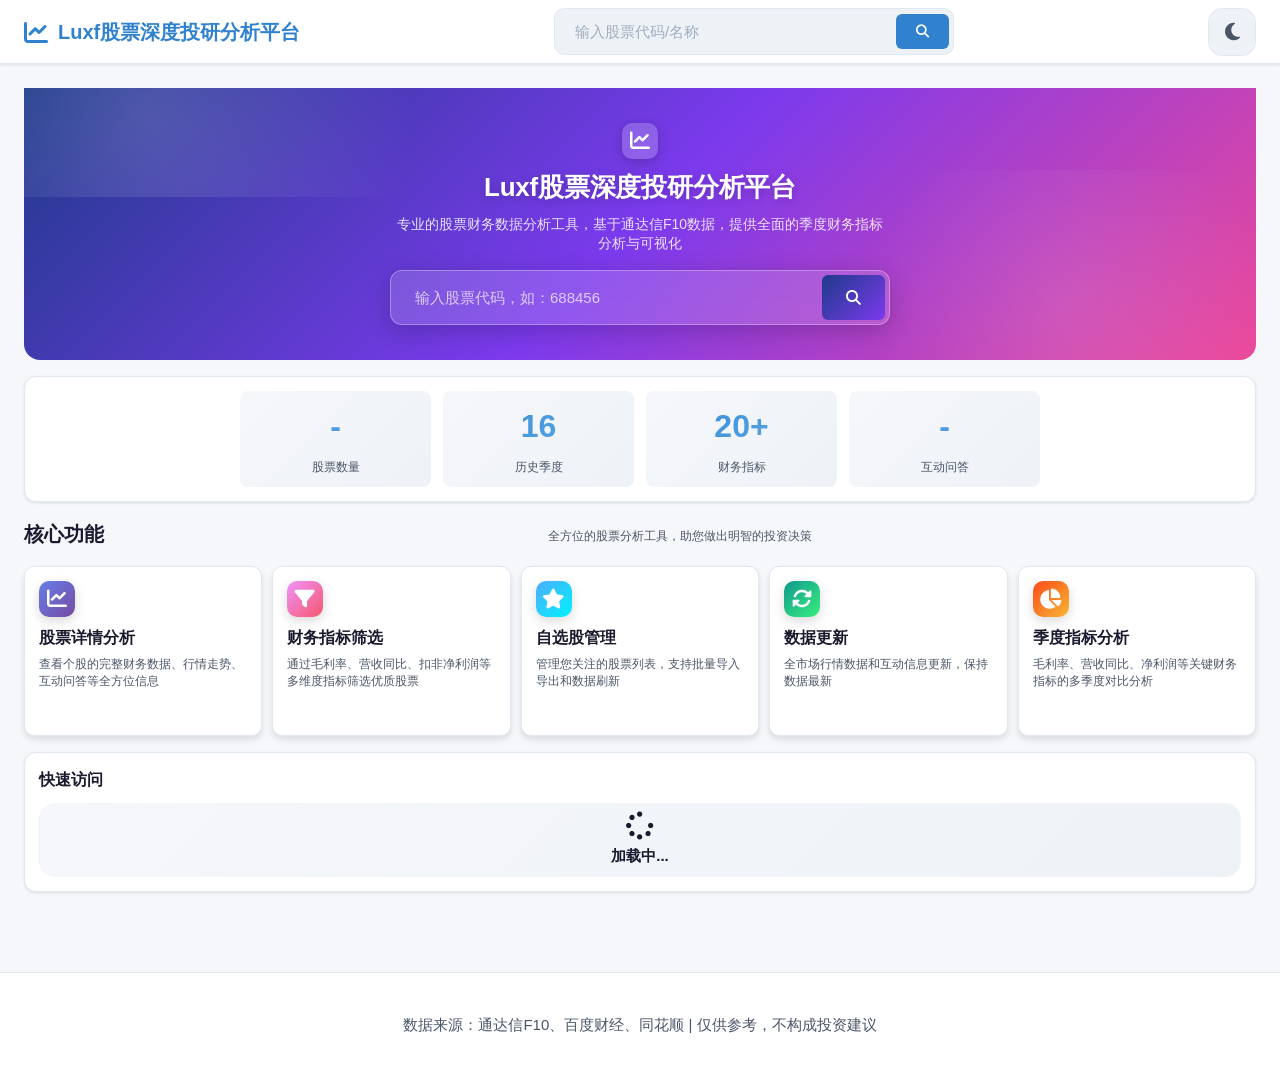
==== commit d8785ee8: "调整首页布局样式及快速访问" ====
--- a/web/index.html
+++ b/web/index.html
@@ -3,127 +3,542 @@
 <head>
     <meta charset="UTF-8">
     <meta name="viewport" content="width=device-width, initial-scale=1.0">
-    <title>股票财务分析系统</title>
+    <title>Luxf股票深度投研分析平台</title>
     <link rel="stylesheet" href="css/style.css">
     <link rel="stylesheet" href="https://cdnjs.cloudflare.com/ajax/libs/font-awesome/6.4.0/css/all.min.css">
     <style>
         /* 首页特定样式 */
+        :root {
+            --hero-gradient-light: linear-gradient(135deg, #1e3a8a 0%, #7c3aed 50%, #ec4899 100%);
+            --hero-gradient-dark: linear-gradient(135deg, #1e1b4b 0%, #312e81 50%, #4c1d95 100%);
+            --hero-gradient-gold: linear-gradient(135deg, #d4a574 0%, #c9a227 50%, #b8860b 100%);
+            
+            --card-gradient-1: linear-gradient(135deg, #667eea 0%, #764ba2 100%);
+            --card-gradient-2: linear-gradient(135deg, #f093fb 0%, #f5576c 100%);
+            --card-gradient-3: linear-gradient(135deg, #4facfe 0%, #00f2fe 100%);
+            --card-gradient-4: linear-gradient(135deg, #11998e 0%, #38ef7d 100%);
+            --card-gradient-5: linear-gradient(135deg, #fc4a1a 0%, #f7b733 100%);
+            --card-gradient-6: linear-gradient(135deg, #434343 0%, #000000 100%);
+        }
+
+        /* Hero区域 */
         .hero-section {
-            text-align: center;
-            padding: 80px 24px;
-            background: linear-gradient(135deg, var(--accent-primary) 0%, var(--accent-secondary) 100%);
-            color: white;
-            border-radius: var(--radius-lg);
-            margin-bottom: 40px;
-        }
-
-        .hero-section h1 {
-            font-size: 2.5rem;
+            position: relative;
+            overflow: hidden;
+            padding: 35px 20px;
+            background: var(--hero-gradient-light);
+            border-radius: 0 0 16px 16px;
             margin-bottom: 16px;
-        }
-
-        .hero-section p {
-            font-size: 1.125rem;
-            opacity: 0.9;
-            margin-bottom: 32px;
-        }
-
-        .hero-search {
-            max-width: 500px;
-            margin: 0 auto;
-        }
-
-        .hero-search .search-box {
-            background: white;
-            box-shadow: var(--shadow-lg);
-        }
-
-        .hero-search .search-box input {
-            color: #333;
-        }
-
-        .features-section {
-            display: grid;
-            grid-template-columns: repeat(auto-fit, minmax(280px, 1fr));
-            gap: 24px;
-            margin-bottom: 40px;
-        }
-
-        .feature-card {
-            background-color: var(--bg-card);
-            border-radius: var(--radius-lg);
-            padding: 32px;
-            text-align: center;
-            box-shadow: var(--shadow-md);
-            border: 1px solid var(--border-color);
-            transition: var(--transition);
-        }
-
-        .feature-card:hover {
-            transform: translateY(-4px);
-            box-shadow: var(--shadow-lg);
-        }
-
-        .feature-icon {
-            width: 64px;
-            height: 64px;
-            background: linear-gradient(135deg, var(--accent-primary) 0%, var(--accent-secondary) 100%);
-            border-radius: 50%;
+            min-height: 200px;
             display: flex;
             align-items: center;
             justify-content: center;
-            margin: 0 auto 20px;
+        }
+
+        [data-theme="dark"] .hero-section {
+            background: var(--hero-gradient-dark);
+        }
+
+        [data-theme="gold"] .hero-section {
+            background: var(--hero-gradient-gold);
+        }
+
+        .hero-section::before {
+            content: '';
+            position: absolute;
+            top: -20%;
+            left: -20%;
+            width: 60%;
+            height: 60%;
+            background: radial-gradient(circle, rgba(255,255,255,0.15) 0%, transparent 70%);
+            animation: float 12s ease-in-out infinite;
+        }
+
+        .hero-section::after {
+            content: '';
+            position: absolute;
+            bottom: -30%;
+            right: -10%;
+            width: 50%;
+            height: 100%;
+            background: radial-gradient(circle, rgba(255,255,255,0.1) 0%, transparent 60%);
+            animation: float2 15s ease-in-out infinite;
+        }
+
+        @keyframes float {
+            0%, 100% { transform: translate(0, 0) scale(1); }
+            50% { transform: translate(30px, 20px) scale(1.05); }
+        }
+
+        @keyframes float2 {
+            0%, 100% { transform: translate(0, 0) rotate(0deg); }
+            50% { transform: translate(-20px, -10px) rotate(5deg); }
+        }
+
+        .hero-content {
+            position: relative;
+            z-index: 1;
+            max-width: 900px;
+            margin: 0 auto;
+            text-align: center;
+        }
+
+        .hero-content .platform-icon {
+            width: 36px;
+            height: 36px;
+            background: rgba(255, 255, 255, 0.2);
+            backdrop-filter: blur(8px);
+            border-radius: 10px;
+            display: flex;
+            align-items: center;
+            justify-content: center;
+            margin: 0 auto 8px;
+            font-size: 1.25rem;
             color: white;
-            font-size: 1.75rem;
-        }
+            box-shadow: 0 3px 12px rgba(0, 0, 0, 0.2);
+        }
+
+        .hero-content h1 {
+            font-size: 1.625rem;
+            font-weight: 600;
+            color: white;
+            margin-bottom: 6px;
+            letter-spacing: -0.2px;
+            text-shadow: 0 2px 10px rgba(0, 0, 0, 0.2);
+        }
+
+        .hero-content p {
+            font-size: 0.875rem;
+            color: rgba(255, 255, 255, 0.85);
+            margin-bottom: 16px;
+            max-width: 500px;
+            margin-left: auto;
+            margin-right: auto;
+            line-height: 1.4;
+        }
+
+        .hero-search {
+            max-width: 650px;
+            margin: 0 auto;
+        }
+
+        .hero-search .search-box {
+            background: rgba(255, 255, 255, 0.15);
+            backdrop-filter: blur(12px);
+            box-shadow: 0 6px 24px rgba(0, 0, 0, 0.2);
+            border-radius: 12px;
+            overflow: hidden;
+            border: 1px solid rgba(255, 255, 255, 0.3);
+        }
+
+        .hero-search .search-box input {
+            font-size: 0.9375rem;
+            padding: 14px 20px;
+            color: white;
+            background: transparent;
+        }
+
+        .hero-search .search-box input::placeholder {
+            color: rgba(255, 255, 255, 0.7);
+        }
+
+        .hero-search .search-box button {
+            padding: 14px 24px;
+            font-size: 0.9375rem;
+            font-weight: 500;
+            background: linear-gradient(135deg, #1e3a8a 0%, #7c3aed 100%);
+            border: none;
+            color: white;
+            cursor: pointer;
+            transition: all 0.3s ease;
+        }
+
+        [data-theme="dark"] .hero-search .search-box button {
+            background: linear-gradient(135deg, #312e81 0%, #4c1d95 100%);
+        }
+
+        [data-theme="gold"] .hero-search .search-box button {
+            background: linear-gradient(135deg, #b45309 0%, #d97706 100%);
+        }
+
+        .hero-search .search-box button:hover {
+            transform: scale(1.05);
+            box-shadow: 0 10px 30px rgba(0, 0, 0, 0.3);
+        }
+
+        /* 数据统计区域 */
+        .stats-section {
+            background: var(--bg-card);
+            border-radius: 12px;
+            padding: 14px 14px;
+            box-shadow: var(--shadow-sm);
+            border: 1px solid var(--border-color);
+            margin-bottom: 16px;
+        }
+
+        .stats-grid {
+            display: grid;
+            grid-template-columns: repeat(4, 1fr);
+            gap: 12px;
+            max-width: 800px;
+            margin: 0 auto;
+        }
+
+        .stat-item {
+            text-align: center;
+            padding: 10px 6px;
+            background: linear-gradient(135deg, var(--bg-secondary) 0%, var(--bg-tertiary) 100%);
+            border-radius: 8px;
+            transition: all 0.3s ease;
+        }
+
+        .stat-item:hover {
+            transform: translateY(-4px);
+            box-shadow: var(--shadow-md);
+        }
+
+        .stat-value {
+            font-size: 2rem;
+            font-weight: 700;
+            background: linear-gradient(135deg, var(--accent-primary) 0%, var(--accent-secondary) 100%);
+            -webkit-background-clip: text;
+            -webkit-text-fill-color: transparent;
+            background-clip: text;
+            margin-bottom: 6px;
+        }
+
+        .stat-label {
+            font-size: 0.75rem;
+            color: var(--text-secondary);
+            font-weight: 500;
+        }
+
+        /* 功能模块区域 */
+        .features-section {
+            margin-bottom: 16px;
+        }
+
+        .section-header {
+            text-align: center;
+            margin-bottom: 12px;
+        }
+
+        .section-header h2 {
+            font-size: 1.25rem;
+            font-weight: 600;
+            color: var(--text-primary);
+            margin-bottom: 4px;
+        }
+
+        .section-header p {
+            font-size: 0.75rem;
+            color: var(--text-secondary);
+            max-width: 400px;
+            margin: 0 auto;
+        }
+
+        .features-grid {
+            display: grid;
+            grid-template-columns: repeat(auto-fit, minmax(220px, 1fr));
+            gap: 10px;
+        }
+
+        .feature-card {
+            background: var(--bg-card);
+            border-radius: 10px;
+            padding: 14px;
+            box-shadow: var(--shadow-md);
+            border: 1px solid var(--border-color);
+            transition: all 0.4s ease;
+            cursor: pointer;
+            position: relative;
+            overflow: hidden;
+        }
+
+        .feature-card::before {
+            content: '';
+            position: absolute;
+            top: 0;
+            left: 0;
+            right: 0;
+            height: 5px;
+            transform: scaleX(0);
+            transition: transform 0.4s ease;
+        }
+
+        .feature-card.card-1::before { background: var(--card-gradient-1); }
+        .feature-card.card-2::before { background: var(--card-gradient-2); }
+        .feature-card.card-3::before { background: var(--card-gradient-3); }
+        .feature-card.card-4::before { background: var(--card-gradient-4); }
+        .feature-card.card-5::before { background: var(--card-gradient-5); }
+        .feature-card.card-6::before { background: var(--card-gradient-6); }
+
+        .feature-card:hover::before {
+            transform: scaleX(1);
+        }
+
+        .feature-card:hover {
+            transform: translateY(-8px);
+            box-shadow: var(--shadow-xl);
+            border-color: transparent;
+        }
+
+        .feature-icon {
+            width: 36px;
+            height: 36px;
+            border-radius: 10px;
+            display: flex;
+            align-items: center;
+            justify-content: center;
+            margin-bottom: 8px;
+            font-size: 1.25rem;
+            color: white;
+            transition: transform 0.2s ease;
+            box-shadow: 0 4px 12px rgba(0, 0, 0, 0.15);
+        }
+
+        .feature-card:hover .feature-icon {
+            transform: scale(1.15);
+        }
+
+        .feature-icon.icon-1 { background: var(--card-gradient-1); }
+        .feature-icon.icon-2 { background: var(--card-gradient-2); }
+        .feature-icon.icon-3 { background: var(--card-gradient-3); }
+        .feature-icon.icon-4 { background: var(--card-gradient-4); }
+        .feature-icon.icon-5 { background: var(--card-gradient-5); }
+        .feature-icon.icon-6 { background: var(--card-gradient-6); }
 
         .feature-card h3 {
-            font-size: 1.25rem;
-            margin-bottom: 12px;
+            font-size: 1rem;
+            font-weight: 600;
             color: var(--text-primary);
+            margin-bottom: 5px;
         }
 
         .feature-card p {
             color: var(--text-secondary);
-            line-height: 1.6;
-        }
-
-        .quick-links {
-            background-color: var(--bg-card);
-            border-radius: var(--radius-lg);
-            padding: 32px;
-            box-shadow: var(--shadow-md);
-            border: 1px solid var(--border-color);
-        }
-
-        .quick-links h2 {
-            margin-bottom: 20px;
-            color: var(--text-primary);
-        }
-
-        .stock-links {
-            display: flex;
-            flex-wrap: wrap;
-            gap: 12px;
-        }
-
-        .stock-link {
+            line-height: 1.4;
+            font-size: 0.75rem;
+            margin-bottom: 6px;
+        }
+
+        .feature-card .arrow {
             display: inline-flex;
             align-items: center;
+            gap: 6px;
+            color: var(--accent-primary);
+            font-weight: 500;
+            font-size: 0.875rem;
+            opacity: 0;
+            transform: translateX(-15px);
+            transition: all 0.4s ease;
+        }
+
+        .feature-card:hover .arrow {
+            opacity: 1;
+            transform: translateX(0);
+        }
+
+        /* 快速操作区域 */
+        .quick-actions {
+            background: var(--bg-card);
+            border-radius: 12px;
+            padding: 14px;
+            box-shadow: var(--shadow-sm);
+            border: 1px solid var(--border-color);
+            margin-bottom: 16px;
+        }
+
+        .quick-actions-header {
+            display: flex;
+            justify-content: space-between;
+            align-items: center;
+            margin-bottom: 10px;
+        }
+
+        .quick-actions h3 {
+            font-size: 1rem;
+            font-weight: 600;
+            color: var(--text-primary);
+        }
+
+        .quick-links-grid {
+            display: grid;
+            grid-template-columns: repeat(auto-fit, minmax(100px, 1fr));
             gap: 8px;
-            padding: 10px 20px;
-            background-color: var(--bg-tertiary);
+        }
+
+        .quick-link {
+            display: inline-flex;
+            flex-direction: column;
+            align-items: center;
+            gap: 4px;
+            padding: 8px 8px;
+            background: linear-gradient(135deg, var(--bg-secondary) 0%, var(--bg-tertiary) 100%);
             color: var(--text-primary);
             text-decoration: none;
-            border-radius: var(--radius-md);
-            transition: var(--transition);
+            border-radius: 16px;
+            transition: all 0.3s ease;
+            border: 1px solid transparent;
+        }
+
+        .quick-link:hover {
+            background: var(--accent-primary);
+            color: white;
+            transform: translateY(-4px);
+            box-shadow: var(--shadow-lg);
+        }
+
+        .quick-link i {
+            font-size: 1.75rem;
+        }
+
+        .quick-link span {
+            font-weight: 600;
+            font-size: 0.9375rem;
+        }
+
+        /* 页脚 */
+        .footer {
+            background: var(--bg-card);
+            border-top: 1px solid var(--border-color);
+            padding: 40px 24px;
+            text-align: center;
+        }
+
+        .footer p {
+            color: var(--text-secondary);
+            font-size: 0.9375rem;
+        }
+
+        /* 主题切换下拉菜单 */
+        .theme-dropdown {
+            position: relative;
+        }
+
+        .theme-toggle {
+            width: 48px;
+            height: 48px;
+            border-radius: 14px;
             border: 1px solid var(--border-color);
-        }
-
-        .stock-link:hover {
-            background-color: var(--accent-primary);
-            color: white;
-            border-color: var(--accent-primary);
+            background: var(--bg-tertiary);
+            color: var(--text-secondary);
+            cursor: pointer;
+            display: flex;
+            align-items: center;
+            justify-content: center;
+            transition: all 0.3s ease;
+            font-size: 1.25rem;
+        }
+
+        .theme-toggle:hover {
+            background: var(--bg-hover);
+            color: var(--accent-primary);
+            transform: rotate(15deg);
+        }
+
+        .theme-options {
+            position: absolute;
+            top: calc(100% + 8px);
+            right: 0;
+            background: var(--bg-card);
+            border-radius: 12px;
+            box-shadow: var(--shadow-xl);
+            border: 1px solid var(--border-color);
+            padding: 8px;
+            min-width: 140px;
+            opacity: 0;
+            visibility: hidden;
+            transform: translateY(-10px);
+            transition: all 0.3s ease;
+            z-index: 1000;
+        }
+
+        .theme-dropdown:hover .theme-options,
+        .theme-options:hover {
+            opacity: 1;
+            visibility: visible;
+            transform: translateY(0);
+        }
+
+        .theme-option {
+            display: flex;
+            align-items: center;
+            gap: 12px;
+            padding: 10px 16px;
+            border-radius: 8px;
+            cursor: pointer;
+            color: var(--text-primary);
+            font-size: 0.9375rem;
+            transition: background 0.2s ease;
+        }
+
+        .theme-option:hover {
+            background: var(--bg-hover);
+        }
+
+        .theme-dot {
+            width: 16px;
+            height: 16px;
+            border-radius: 50%;
+            border: 2px solid var(--border-color);
+        }
+
+        .theme-dot.light { background: linear-gradient(135deg, #ffffff 0%, #f1f5f9 100%); }
+        .theme-dot.dark { background: linear-gradient(135deg, #0f172a 0%, #1e293b 100%); }
+        .theme-dot.gold { background: linear-gradient(135deg, #d4af37 0%, #f0d76e 100%); }
+
+        /* 响应式设计 */
+        @media (max-width: 768px) {
+            .hero-section {
+                padding: 80px 24px;
+                min-height: auto;
+            }
+
+            .hero-content h1 {
+                font-size: 2.25rem;
+            }
+
+            .hero-content p {
+                font-size: 1.125rem;
+            }
+
+            .hero-search .search-box input {
+                padding: 20px 24px;
+                font-size: 1.125rem;
+            }
+
+            .hero-search .search-box button {
+                padding: 20px 28px;
+            }
+
+            .stats-grid {
+                gap: 20px;
+            }
+
+            .stat-value {
+                font-size: 2.5rem;
+            }
+
+            .feature-card {
+                padding: 28px;
+            }
+
+            .feature-icon {
+                width: 64px;
+                height: 64px;
+                font-size: 1.75rem;
+            }
+
+            .quick-actions {
+                padding: 32px 24px;
+            }
+
+            .quick-actions-header {
+                flex-direction: column;
+                gap: 12px;
+                text-align: center;
+            }
         }
     </style>
 </head>
@@ -145,9 +560,25 @@
             </div>
         </div>
         <div class="header-right">
-            <button class="theme-toggle" onclick="toggleTheme()" title="切换主题">
-                <i class="fas fa-moon" id="themeIcon"></i>
-            </button>
+            <div class="theme-dropdown">
+                <button class="theme-toggle" id="themeToggle" title="切换主题">
+                    <i class="fas fa-moon" id="themeIcon"></i>
+                </button>
+                <div class="theme-options">
+                    <div class="theme-option" onclick="setTheme('light')">
+                        <div class="theme-dot light"></div>
+                        <span>浅色模式</span>
+                    </div>
+                    <div class="theme-option" onclick="setTheme('dark')">
+                        <div class="theme-dot dark"></div>
+                        <span>深色模式</span>
+                    </div>
+                    <div class="theme-option" onclick="setTheme('gold')">
+                        <div class="theme-dot gold"></div>
+                        <span>金色模式</span>
+                    </div>
+                </div>
+            </div>
         </div>
     </header>
 
@@ -155,81 +586,133 @@
     <main class="main-content">
         <!-- Hero区域 -->
         <section class="hero-section">
-            <h1>Luxf股票深度投研分析平台</h1>
-            <p>基于通达信F10数据，提供专业的季度财务指标分析</p>
-            <div class="hero-search">
-                <div class="search-box">
-                    <input type="text" id="heroSearch" placeholder="输入股票代码，如：688456">
-                    <button onclick="searchFromHero()">
-                        <i class="fas fa-search"></i>
-                    </button>
+            <div class="hero-content">
+                <div class="platform-icon">
+                    <i class="fas fa-chart-line"></i>
+                </div>
+                <h1>Luxf股票深度投研分析平台</h1>
+                <p>专业的股票财务数据分析工具，基于通达信F10数据，提供全面的季度财务指标分析与可视化</p>
+                <div class="hero-search">
+                    <div class="search-box">
+                        <input type="text" id="heroSearch" placeholder="输入股票代码，如：688456">
+                        <button onclick="searchFromHero()">
+                            <i class="fas fa-search"></i>
+                        </button>
+                    </div>
                 </div>
             </div>
         </section>
 
-        <!-- 功能特性 -->
-        <section class="features-section">
-            <div class="feature-card">
-                <div class="feature-icon">
-                    <i class="fas fa-chart-pie"></i>
-                </div>
-                <h3>季度指标分析</h3>
-                <p>毛利率、营收同比、扣非净利润同比等关键财务指标，支持16个季度历史数据对比</p>
-            </div>
-            <div class="feature-card">
-                <div class="feature-icon">
-                    <i class="fas fa-chart-line"></i>
-                </div>
-                <h3>可视化图表</h3>
-                <p>直观的数据趋势图表，支持多维度指标切换，快速把握财务变化趋势</p>
-            </div>
-            <div class="feature-card">
-                <div class="feature-icon">
-                    <i class="fas fa-table"></i>
-                </div>
-                <h3>明细数据</h3>
-                <p>完整的季度财务数据表格，支持数据导出，方便进一步分析研究</p>
-            </div>
-            <div class="feature-card">
-                <div class="feature-icon">
-                    <i class="fas fa-moon"></i>
-                </div>
-                <h3>深色模式</h3>
-                <p>支持浅色/深色主题切换，适应不同使用场景，保护视力</p>
+        <!-- 数据统计区域 -->
+        <section class="stats-section">
+            <div class="stats-grid">
+                <div class="stat-item">
+                    <div class="stat-value" id="statStocks">-</div>
+                    <div class="stat-label">股票数量</div>
+                </div>
+                <div class="stat-item">
+                    <div class="stat-value" id="statQuarters">16</div>
+                    <div class="stat-label">历史季度</div>
+                </div>
+                <div class="stat-item">
+                    <div class="stat-value" id="statIndicators">20+</div>
+                    <div class="stat-label">财务指标</div>
+                </div>
+                <div class="stat-item">
+                    <div class="stat-value" id="statQA">-</div>
+                    <div class="stat-label">互动问答</div>
+                </div>
             </div>
         </section>
 
-        <!-- 快速链接 -->
-        <section class="quick-links">
-            <h2>快速查看</h2>
-            <div class="stock-links">
-                <a href="stock_filter.html" class="stock-link">
-                    <i class="fas fa-filter"></i>
-                    财务指标筛选
-                </a>
-                <a href="my_stocks.html" class="stock-link">
-                    <i class="fas fa-star"></i>
-                    自选股管理
-                </a>
-                <a href="stock_detail.html?code=688456" class="stock-link">
-                    <i class="fas fa-chart-bar"></i>
-                    有研粉材 (688456)
-                </a>
-                <a href="stock_detail.html?code=000001" class="stock-link">
-                    <i class="fas fa-chart-bar"></i>
-                    平安银行 (000001)
-                </a>
-                <a href="stock_detail.html?code=600519" class="stock-link">
-                    <i class="fas fa-chart-bar"></i>
-                    贵州茅台 (600519)
-                </a>
+        <!-- 功能模块区域 -->
+        <section class="features-section">
+            <div class="section-header">
+                <h2>核心功能</h2>
+                <p>全方位的股票分析工具，助您做出明智的投资决策</p>
+            </div>
+            <div class="features-grid">
+                <div class="feature-card card-1" onclick="navigateTo('stock_detail.html?code=688456')">
+                    <div class="feature-icon icon-1">
+                        <i class="fas fa-chart-line"></i>
+                    </div>
+                    <h3>股票详情分析</h3>
+                    <p>查看个股的完整财务数据、行情走势、互动问答等全方位信息</p>
+                    <span class="arrow">
+                        <span>查看详情</span>
+                        <i class="fas fa-arrow-right"></i>
+                    </span>
+                </div>
+
+                <div class="feature-card card-2" onclick="navigateTo('stock_filter.html')">
+                    <div class="feature-icon icon-2">
+                        <i class="fas fa-filter"></i>
+                    </div>
+                    <h3>财务指标筛选</h3>
+                    <p>通过毛利率、营收同比、扣非净利润等多维度指标筛选优质股票</p>
+                    <span class="arrow">
+                        <span>开始筛选</span>
+                        <i class="fas fa-arrow-right"></i>
+                    </span>
+                </div>
+
+                <div class="feature-card card-3" onclick="navigateTo('my_stocks.html')">
+                    <div class="feature-icon icon-3">
+                        <i class="fas fa-star"></i>
+                    </div>
+                    <h3>自选股管理</h3>
+                    <p>管理您关注的股票列表，支持批量导入导出和数据刷新</p>
+                    <span class="arrow">
+                        <span>管理自选</span>
+                        <i class="fas fa-arrow-right"></i>
+                    </span>
+                </div>
+
+                <div class="feature-card card-4" onclick="navigateTo('incremental_update.html')">
+                    <div class="feature-icon icon-4">
+                        <i class="fas fa-sync-alt"></i>
+                    </div>
+                    <h3>数据更新</h3>
+                    <p>全市场行情数据和互动信息更新，保持数据最新</p>
+                    <span class="arrow">
+                        <span>更新数据</span>
+                        <i class="fas fa-arrow-right"></i>
+                    </span>
+                </div>
+
+                <div class="feature-card card-5" onclick="navigateTo('stock_detail.html?code=688456')">
+                    <div class="feature-icon icon-5">
+                        <i class="fas fa-chart-pie"></i>
+                    </div>
+                    <h3>季度指标分析</h3>
+                    <p>毛利率、营收同比、净利润等关键财务指标的多季度对比分析</p>
+                    <span class="arrow">
+                        <span>查看分析</span>
+                        <i class="fas fa-arrow-right"></i>
+                    </span>
+                </div>
+
+            </div>
+        </section>
+
+        <!-- 快速操作区域 -->
+        <section class="quick-actions">
+            <div class="quick-actions-header">
+                <h3>快速访问</h3>
+            </div>
+            <div class="quick-links-grid" id="quickLinksGrid">
+                <!-- 动态加载自选股 -->
+                <div class="quick-link loading">
+                    <i class="fas fa-spinner fa-spin"></i>
+                    <span>加载中...</span>
+                </div>
             </div>
         </section>
     </main>
 
     <!-- 页脚 -->
     <footer class="footer">
-        <p>数据来源：通达信F10 | 仅供参考，不构成投资建议</p>
+        <p>数据来源：通达信F10、百度财经、同花顺 | 仅供参考，不构成投资建议</p>
     </footer>
 
     <script>
@@ -240,19 +723,35 @@
             updateThemeIcon(savedTheme);
         }
 
-        // 切换主题
+        // 设置主题
+        function setTheme(theme) {
+            document.documentElement.setAttribute('data-theme', theme);
+            localStorage.setItem('theme', theme);
+            updateThemeIcon(theme);
+        }
+
+        // 切换主题（循环切换）
         function toggleTheme() {
+            const themes = ['light', 'dark', 'gold'];
             const currentTheme = document.documentElement.getAttribute('data-theme');
-            const newTheme = currentTheme === 'light' ? 'dark' : 'light';
-            document.documentElement.setAttribute('data-theme', newTheme);
-            localStorage.setItem('theme', newTheme);
-            updateThemeIcon(newTheme);
+            const currentIndex = themes.indexOf(currentTheme);
+            const newTheme = themes[(currentIndex + 1) % themes.length];
+            setTheme(newTheme);
         }
 
         // 更新主题图标
         function updateThemeIcon(theme) {
             const icon = document.getElementById('themeIcon');
-            icon.className = theme === 'dark' ? 'fas fa-sun' : 'fas fa-moon';
+            switch(theme) {
+                case 'dark':
+                    icon.className = 'fas fa-sun';
+                    break;
+                case 'gold':
+                    icon.className = 'fas fa-crown';
+                    break;
+                default:
+                    icon.className = 'fas fa-moon';
+            }
         }
 
         // 搜索股票
@@ -273,9 +772,82 @@
             }
         }
 
+        // 导航到指定页面
+        function navigateTo(url) {
+            window.location.href = url;
+        }
+
+        // 获取统计数据
+        async function loadStats() {
+            try {
+                const response = await fetch('/api/stock/count');
+                const result = await response.json();
+                if (result.success && result.data) {
+                    document.getElementById('statStocks').textContent = result.data.stocks || '-';
+                    document.getElementById('statQA').textContent = result.data.qa || '-';
+                }
+            } catch (e) {
+                console.log('无法获取统计数据');
+            }
+        }
+
+        // 加载自选股快速访问列表
+        async function loadQuickLinks() {
+            try {
+                const response = await fetch('/api/my_stocks');
+                const result = await response.json();
+                
+                const grid = document.getElementById('quickLinksGrid');
+                grid.innerHTML = '';
+                
+                if (result.success && result.data && result.data.stocks && result.data.stocks.length > 0) {
+                    // 优先显示核心池股票，然后显示普通自选股
+                    const coreStocks = result.data.stocks.filter(s => s.pool_type === 'core');
+                    const normalStocks = result.data.stocks.filter(s => s.pool_type !== 'core');
+                    const displayStocks = [...coreStocks, ...normalStocks].slice(0, 6);
+                    
+                    displayStocks.forEach(stock => {
+                        const link = document.createElement('a');
+                        link.href = `stock_detail.html?code=${stock.code}`;
+                        link.className = 'quick-link';
+                        link.innerHTML = `
+                            <i class="fas fa-chart-bar"></i>
+                            <span>${stock.name}</span>
+                        `;
+                        grid.appendChild(link);
+                    });
+                } else {
+                    // 如果没有自选股，显示默认股票
+                    const defaultStocks = [
+                        { code: '688456', name: '有研粉材' },
+                        { code: '000001', name: '平安银行' },
+                        { code: '600519', name: '贵州茅台' },
+                        { code: '300750', name: '宁德时代' },
+                        { code: '601318', name: '中国平安' },
+                        { code: '000858', name: '五粮液' }
+                    ];
+                    
+                    defaultStocks.forEach(stock => {
+                        const link = document.createElement('a');
+                        link.href = `stock_detail.html?code=${stock.code}`;
+                        link.className = 'quick-link';
+                        link.innerHTML = `
+                            <i class="fas fa-chart-bar"></i>
+                            <span>${stock.name}</span>
+                        `;
+                        grid.appendChild(link);
+                    });
+                }
+            } catch (e) {
+                console.log('无法获取自选股数据');
+            }
+        }
+
         // 绑定回车事件
         document.addEventListener('DOMContentLoaded', function() {
             loadTheme();
+            loadStats();
+            loadQuickLinks();
             
             document.getElementById('stockSearch').addEventListener('keypress', function(e) {
                 if (e.key === 'Enter') searchStock();
@@ -284,7 +856,19 @@
             document.getElementById('heroSearch').addEventListener('keypress', function(e) {
                 if (e.key === 'Enter') searchFromHero();
             });
+
+            // 点击页面其他地方关闭主题下拉菜单
+            document.addEventListener('click', function(e) {
+                const dropdown = document.querySelector('.theme-dropdown');
+                if (!dropdown.contains(e.target)) {
+                    const options = document.querySelector('.theme-options');
+                    if (options) {
+                        options.style.opacity = '0';
+                        options.style.visibility = 'hidden';
+                    }
+                }
+            });
         });
     </script>
 </body>
-</html>+</html>
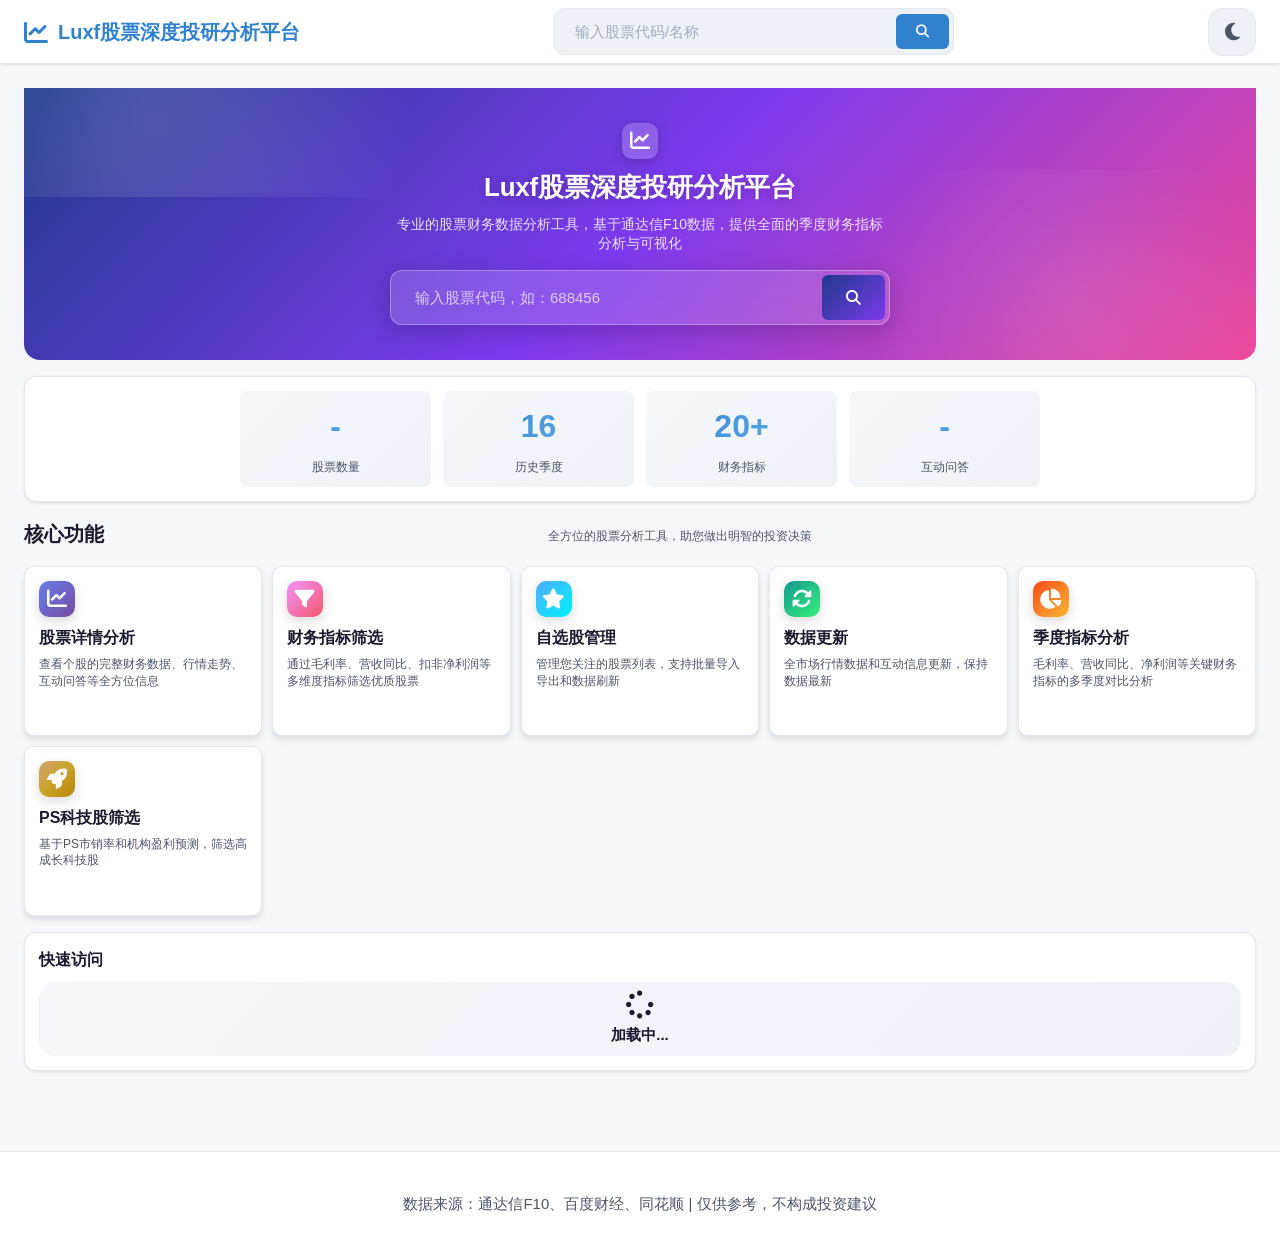
==== commit 9325e03d: "增加申万一级、二级行业，所属板块" ====
--- a/web/index.html
+++ b/web/index.html
@@ -19,6 +19,7 @@
             --card-gradient-4: linear-gradient(135deg, #11998e 0%, #38ef7d 100%);
             --card-gradient-5: linear-gradient(135deg, #fc4a1a 0%, #f7b733 100%);
             --card-gradient-6: linear-gradient(135deg, #434343 0%, #000000 100%);
+            --card-gradient-7: linear-gradient(135deg, #d4a574 0%, #c9a227 50%, #b8860b 100%);
         }
 
         /* Hero区域 */
@@ -272,6 +273,7 @@
         .feature-card.card-4::before { background: var(--card-gradient-4); }
         .feature-card.card-5::before { background: var(--card-gradient-5); }
         .feature-card.card-6::before { background: var(--card-gradient-6); }
+        .feature-card.card-7::before { background: var(--card-gradient-7); }
 
         .feature-card:hover::before {
             transform: scaleX(1);
@@ -307,6 +309,7 @@
         .feature-icon.icon-4 { background: var(--card-gradient-4); }
         .feature-icon.icon-5 { background: var(--card-gradient-5); }
         .feature-icon.icon-6 { background: var(--card-gradient-6); }
+        .feature-icon.icon-7 { background: var(--card-gradient-7); }
 
         .feature-card h3 {
             font-size: 1rem;
@@ -688,6 +691,18 @@
                     <p>毛利率、营收同比、净利润等关键财务指标的多季度对比分析</p>
                     <span class="arrow">
                         <span>查看分析</span>
+                        <i class="fas fa-arrow-right"></i>
+                    </span>
+                </div>
+
+                <div class="feature-card card-7" onclick="navigateTo('ps_filter.html')">
+                    <div class="feature-icon icon-7">
+                        <i class="fas fa-rocket"></i>
+                    </div>
+                    <h3>PS科技股筛选</h3>
+                    <p>基于PS市销率和机构盈利预测，筛选高成长科技股</p>
+                    <span class="arrow">
+                        <span>开始筛选</span>
                         <i class="fas fa-arrow-right"></i>
                     </span>
                 </div>
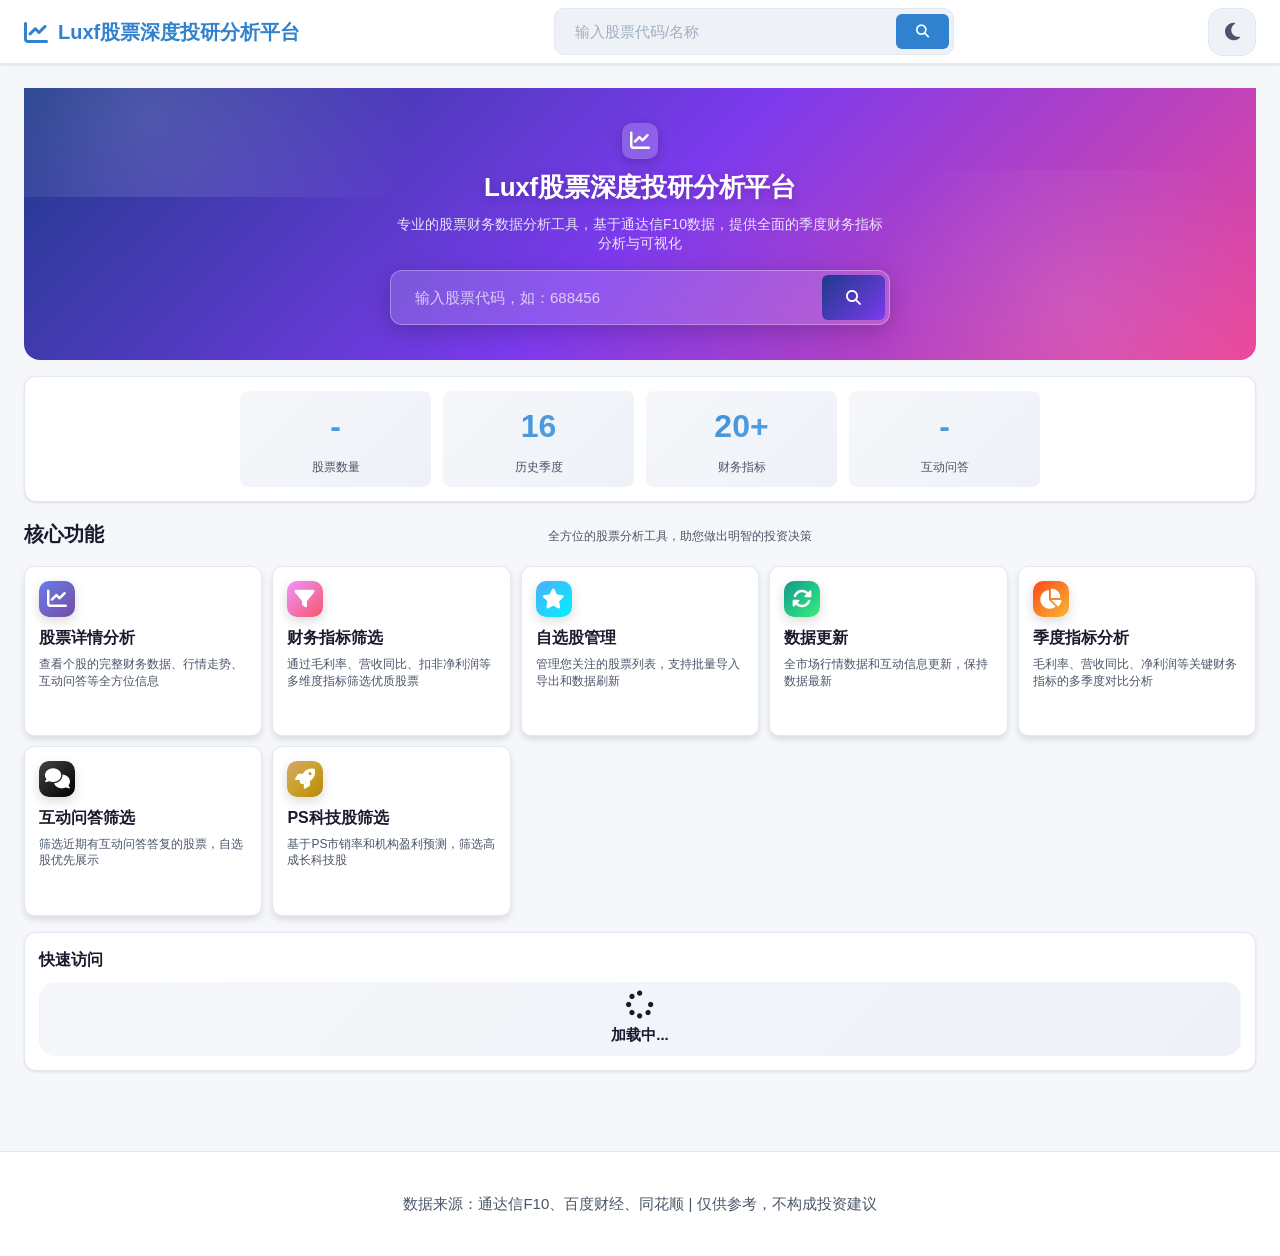
==== commit 770d6b02: "获取近期有互动问答答复的股票列表" ====
--- a/web/index.html
+++ b/web/index.html
@@ -691,6 +691,18 @@
                     <p>毛利率、营收同比、净利润等关键财务指标的多季度对比分析</p>
                     <span class="arrow">
                         <span>查看分析</span>
+                        <i class="fas fa-arrow-right"></i>
+                    </span>
+                </div>
+
+                <div class="feature-card card-6" onclick="navigateTo('qa_filter.html')">
+                    <div class="feature-icon icon-6">
+                        <i class="fas fa-comments"></i>
+                    </div>
+                    <h3>互动问答筛选</h3>
+                    <p>筛选近期有互动问答答复的股票，自选股优先展示</p>
+                    <span class="arrow">
+                        <span>开始筛选</span>
                         <i class="fas fa-arrow-right"></i>
                     </span>
                 </div>
--- a/web/css/style.css
+++ b/web/css/style.css
@@ -27,8 +27,8 @@
     --primary-color: #3b82f6;
     --primary-dark: #2563eb;
     
-    --success-color: #ef4444;    /* 红色 - 上涨/增长 */
-    --danger-color: #22c55e;    /* 绿色 - 下跌/负增长 */
+    --success-color: #ff0000;    /* 红色 - 上涨/增长 */
+    --danger-color: #00aa00;    /* 绿色 - 下跌/负增长 */
     --warning-color: #ed8936;
     
     --shadow-sm: 0 1px 3px rgba(0, 0, 0, 0.1);
@@ -65,8 +65,8 @@
     --primary-color: #3b82f6;
     --primary-dark: #2563eb;
     
-    --success-color: #f87171;    /* 红色 - 上涨/增长 */
-    --danger-color: #4ade80;    /* 绿色 - 下跌/负增长 */
+    --success-color: #ff3333;    /* 红色 - 上涨/增长 */
+    --danger-color: #00cc00;    /* 绿色 - 下跌/负增长 */
     --warning-color: #fb923c;
     
     --shadow-sm: 0 1px 3px rgba(0, 0, 0, 0.3);
@@ -97,8 +97,8 @@
     --primary-color: #d4af37;
     --primary-dark: #b8960c;
     
-    --success-color: #ff6b6b;    /* 红色 - 上涨/增长 */
-    --danger-color: #4ade80;    /* 绿色 - 下跌/负增长 */
+    --success-color: #ff4444;    /* 红色 - 上涨/增长 */
+    --danger-color: #00dd00;    /* 绿色 - 下跌/负增长 */
     --warning-color: #d4af37;
     
     --shadow-sm: 0 1px 3px rgba(0, 0, 0, 0.3);
@@ -471,6 +471,11 @@
     color: var(--danger-color);
 }
 
+.price-change.neutral,
+.price-change-percent.neutral {
+    color: #808080;
+}
+
 .stock-tags {
     display: flex;
     flex-wrap: wrap;
@@ -965,6 +970,27 @@
     border-bottom: none;
 }
 
+/* 最近 3 天（72 小时）问答高亮 */
+.qa-item.recent {
+    background-color: rgba(251, 191, 36, 0.2);
+    border-radius: 8px;
+    padding: 12px 16px;
+    margin-bottom: 8px;
+    border: 2px solid rgba(251, 191, 36, 0.6);
+}
+
+/* 深色主题下的最近问答高亮 */
+[data-theme="dark"] .qa-item.recent {
+    background-color: rgba(251, 191, 36, 0.15);
+    border-color: rgba(251, 191, 36, 0.5);
+}
+
+/* 金色主题下的最近问答高亮 */
+[data-theme="gold"] .qa-item.recent {
+    background-color: rgba(212, 175, 55, 0.2);
+    border-color: rgba(212, 175, 55, 0.6);
+}
+
 /* 提问行 */
 .qa-question-row {
     display: flex;
@@ -1051,7 +1077,6 @@
     padding: 1px 3px;
     border-radius: 2px;
 }
-
 
 /* 分页控件 */
 .qa-pagination {
@@ -1988,61 +2013,125 @@
     display: flex;
     justify-content: center;
     align-items: center;
-    gap: 8px;
-    margin-top: 16px;
+    gap: 10px;
+    margin-top: 20px;
 }
 
 .pagination-btn {
-    width: 36px;
-    height: 36px;
+    width: 44px;
+    height: 44px;
     border: 1px solid var(--border-color);
-    border-radius: var(--radius-md);
-    background: var(--bg-tertiary);
+    border-radius: var(--radius-lg);
+    background: var(--bg-secondary);
     color: var(--text-secondary);
     cursor: pointer;
     display: flex;
     align-items: center;
     justify-content: center;
-    transition: var(--transition);
+    transition: all 0.25s ease;
+    font-size: 1.2rem;
 }
 
 .pagination-btn:hover:not(:disabled) {
     background: var(--primary-color);
     color: white;
     border-color: var(--primary-color);
+    transform: translateY(-2px);
+    box-shadow: 0 4px 12px rgba(var(--primary-rgb), 0.3);
 }
 
 .pagination-btn:disabled {
-    opacity: 0.4;
+    opacity: 0.35;
     cursor: not-allowed;
 }
 
 .pagination-numbers {
     display: flex;
-    gap: 4px;
+    gap: 8px;
 }
 
 .pagination-number {
-    min-width: 36px;
-    height: 36px;
+    min-width: 44px;
+    height: 44px;
     border: 1px solid var(--border-color);
-    border-radius: var(--radius-md);
-    background: var(--bg-tertiary);
+    border-radius: var(--radius-lg);
+    background: var(--bg-secondary);
     color: var(--text-secondary);
     cursor: pointer;
-    font-size: 0.85rem;
-    transition: var(--transition);
+    font-size: 1rem;
+    font-weight: 500;
+    display: flex;
+    align-items: center;
+    justify-content: center;
+    transition: all 0.25s ease;
 }
 
 .pagination-number:hover {
     border-color: var(--primary-color);
     color: var(--primary-color);
+    transform: translateY(-2px);
+    box-shadow: 0 2px 8px rgba(var(--primary-rgb), 0.2);
 }
 
 .pagination-number.active {
     background: var(--primary-color);
     border-color: var(--primary-color);
     color: white;
+    font-weight: 600;
+    transform: translateY(-2px);
+    box-shadow: 0 4px 12px rgba(var(--primary-rgb), 0.4);
+}
+
+/* 表格内容居中 */
+.text-center {
+    text-align: center;
+    vertical-align: middle !important;
+}
+
+/* 问答筛选页面页码按钮 */
+.page-number-btn {
+    min-width: 44px;
+    height: 44px;
+    border: 1px solid var(--border-color);
+    border-radius: var(--radius-lg);
+    background: var(--bg-secondary);
+    color: var(--text-secondary);
+    cursor: pointer;
+    font-size: 1rem;
+    font-weight: 500;
+    padding: 0 12px;
+    margin: 0 4px;
+    transition: all 0.25s ease;
+    display: inline-flex;
+    align-items: center;
+    justify-content: center;
+}
+
+.page-number-btn:hover:not(.active) {
+    background: var(--primary-color);
+    color: white;
+    border-color: var(--primary-color);
+    transform: translateY(-2px);
+    box-shadow: 0 2px 8px rgba(var(--primary-rgb), 0.2);
+}
+
+.page-number-btn.active {
+    background: var(--primary-color);
+    color: white;
+    font-weight: 600;
+    border-color: var(--primary-color);
+    transform: translateY(-2px);
+    box-shadow: 0 4px 12px rgba(var(--primary-rgb), 0.4);
+}
+
+.page-dots {
+    display: flex;
+    align-items: center;
+    justify-content: center;
+    min-width: 44px;
+    height: 44px;
+    color: var(--text-tertiary);
+    font-size: 1rem;
 }
 
 .pagination-ellipsis {
@@ -2101,23 +2190,85 @@
     }
 }
 
-/* 导航按钮 */
-.nav-btn {
-    width: 36px;
-    height: 36px;
+/* Toast关闭按钮 */
+.toast-close {
+    background: none;
     border: none;
-    border-radius: 50%;
-    background: var(--bg-tertiary);
-    color: var(--text-secondary);
-    cursor: pointer;
-    transition: var(--transition);
-    display: flex;
-    align-items: center;
-    justify-content: center;
-    text-decoration: none;
-}
-
-.nav-btn:hover {
-    background: var(--primary-color);
     color: white;
+    font-size: 1rem;
+    cursor: pointer;
+    padding: 0;
+    margin-left: 10px;
+}
+
+.toast-close:hover {
+    opacity: 0.7;
+}
+
+/* 消息提示 */
+.message-success {
+    color: var(--success-color);
+    padding: 12px;
+    background: rgba(239, 68, 68, 0.1);
+    border-radius: 8px;
+    margin-bottom: 16px;
+    font-size: 0.875rem;
+}
+
+.message-error {
+    color: var(--danger-color);
+    padding: 12px;
+    background: rgba(34, 197, 94, 0.1);
+    border-radius: 8px;
+    margin-bottom: 16px;
+    font-size: 0.875rem;
+}
+
+/* 表格固定表头 */
+.table-wrapper.fixed-header {
+    max-height: 400px;
+    overflow-y: auto;
+}
+
+.table-wrapper.fixed-header table thead th {
+    position: sticky;
+    top: 0;
+    z-index: 1;
+}
+
+/* 移动端响应式 */
+@media (max-width: 768px) {
+    .filter-row {
+        flex-direction: column;
+        align-items: flex-start;
+    }
+    
+    .filter-item {
+        width: 100%;
+        min-width: 100%;
+    }
+    
+    .filter-item-single {
+        width: 100%;
+        min-width: 100%;
+    }
+    
+    .range-input input {
+        width: calc(50% - 10px);
+    }
+    
+    .result-stats {
+        flex-direction: column;
+        gap: 8px;
+        text-align: center;
+    }
+    
+    .pagination {
+        flex-wrap: wrap;
+    }
+    
+    .pagination-btn {
+        flex: 1;
+        min-width: 36px;
+    }
 }
